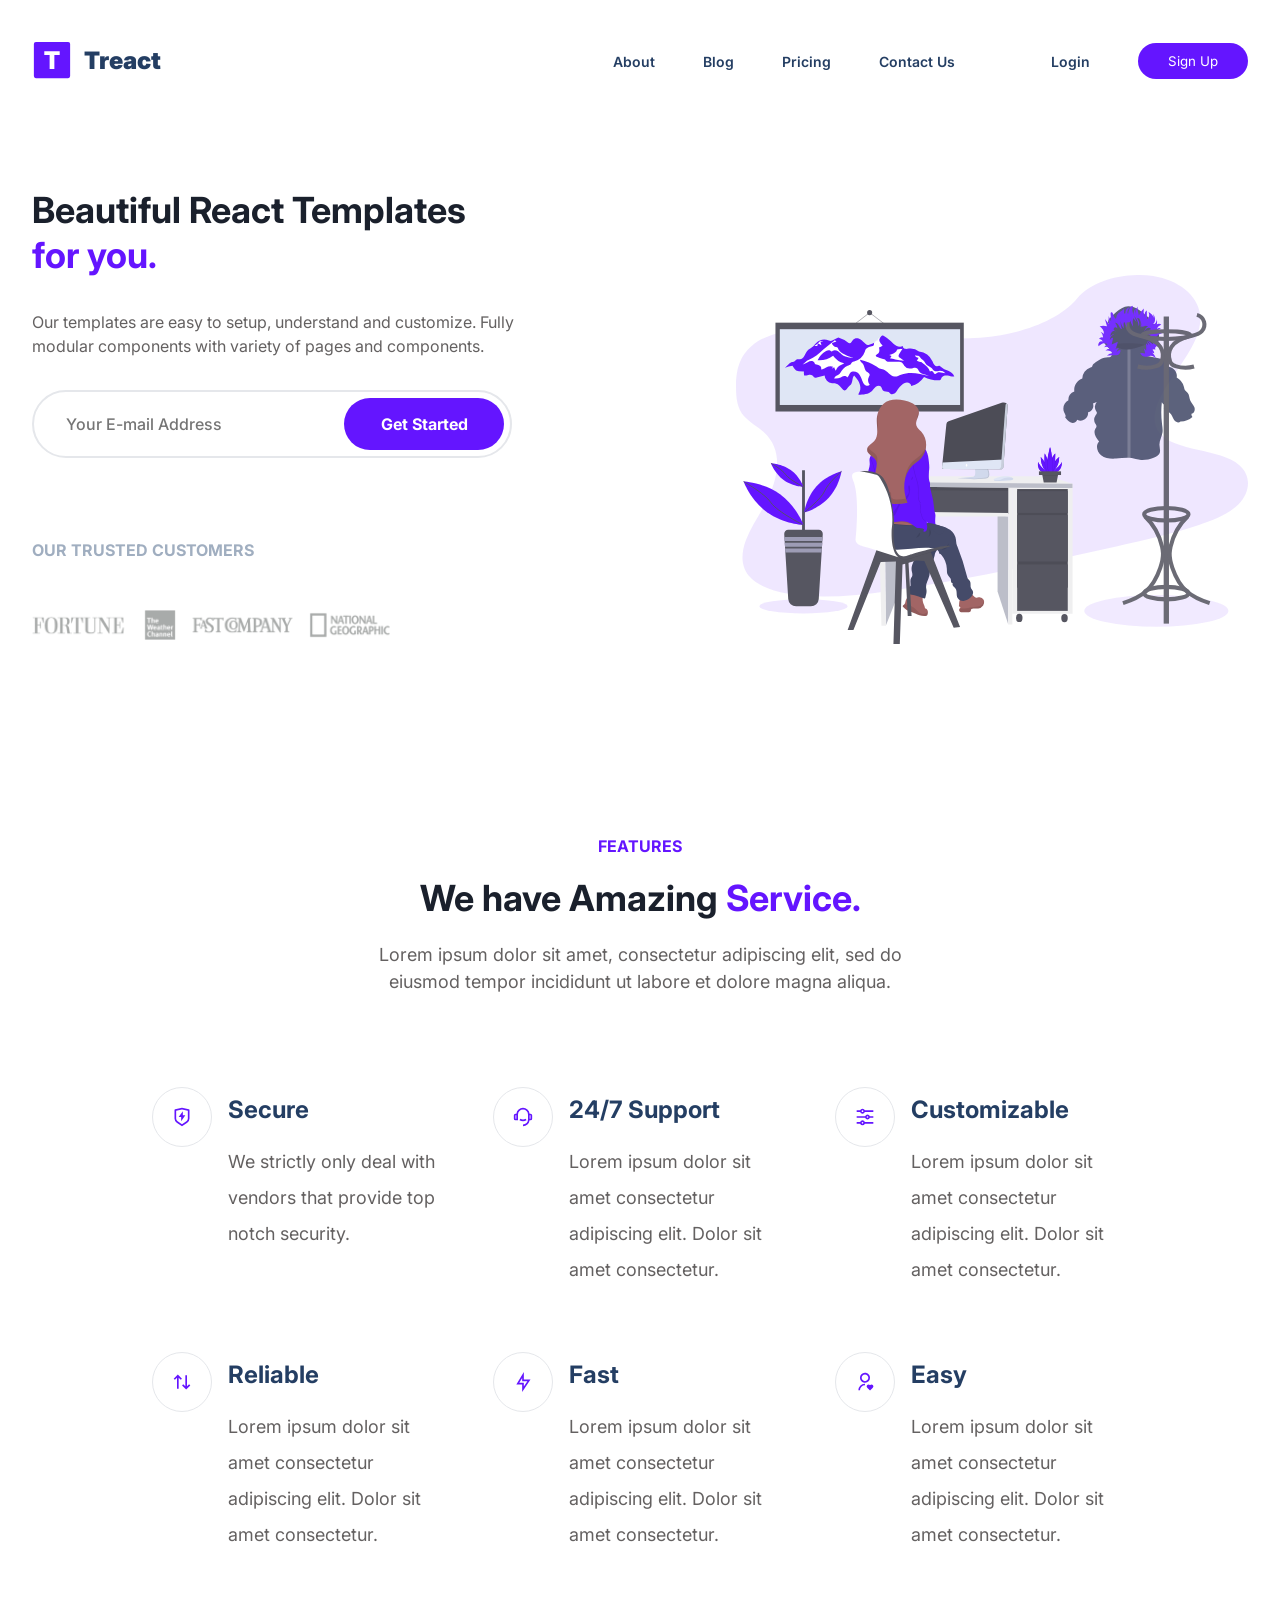
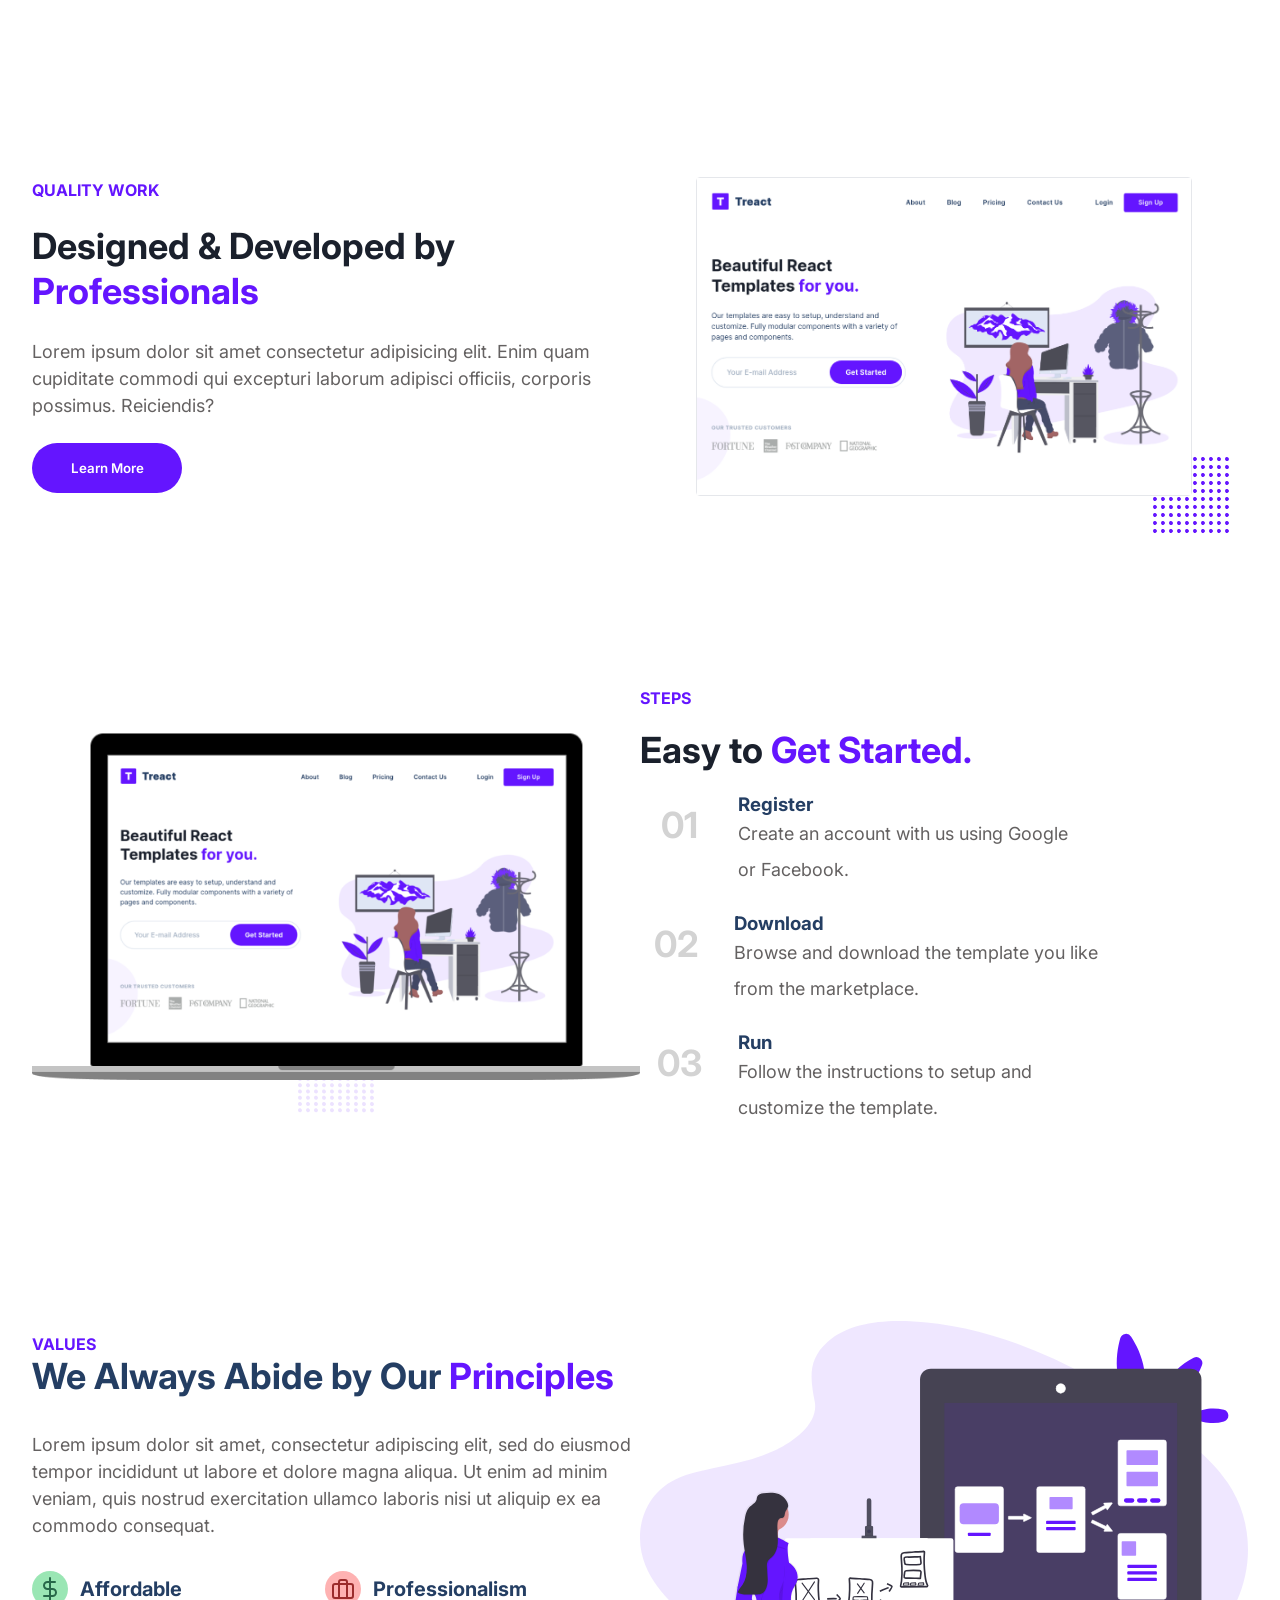
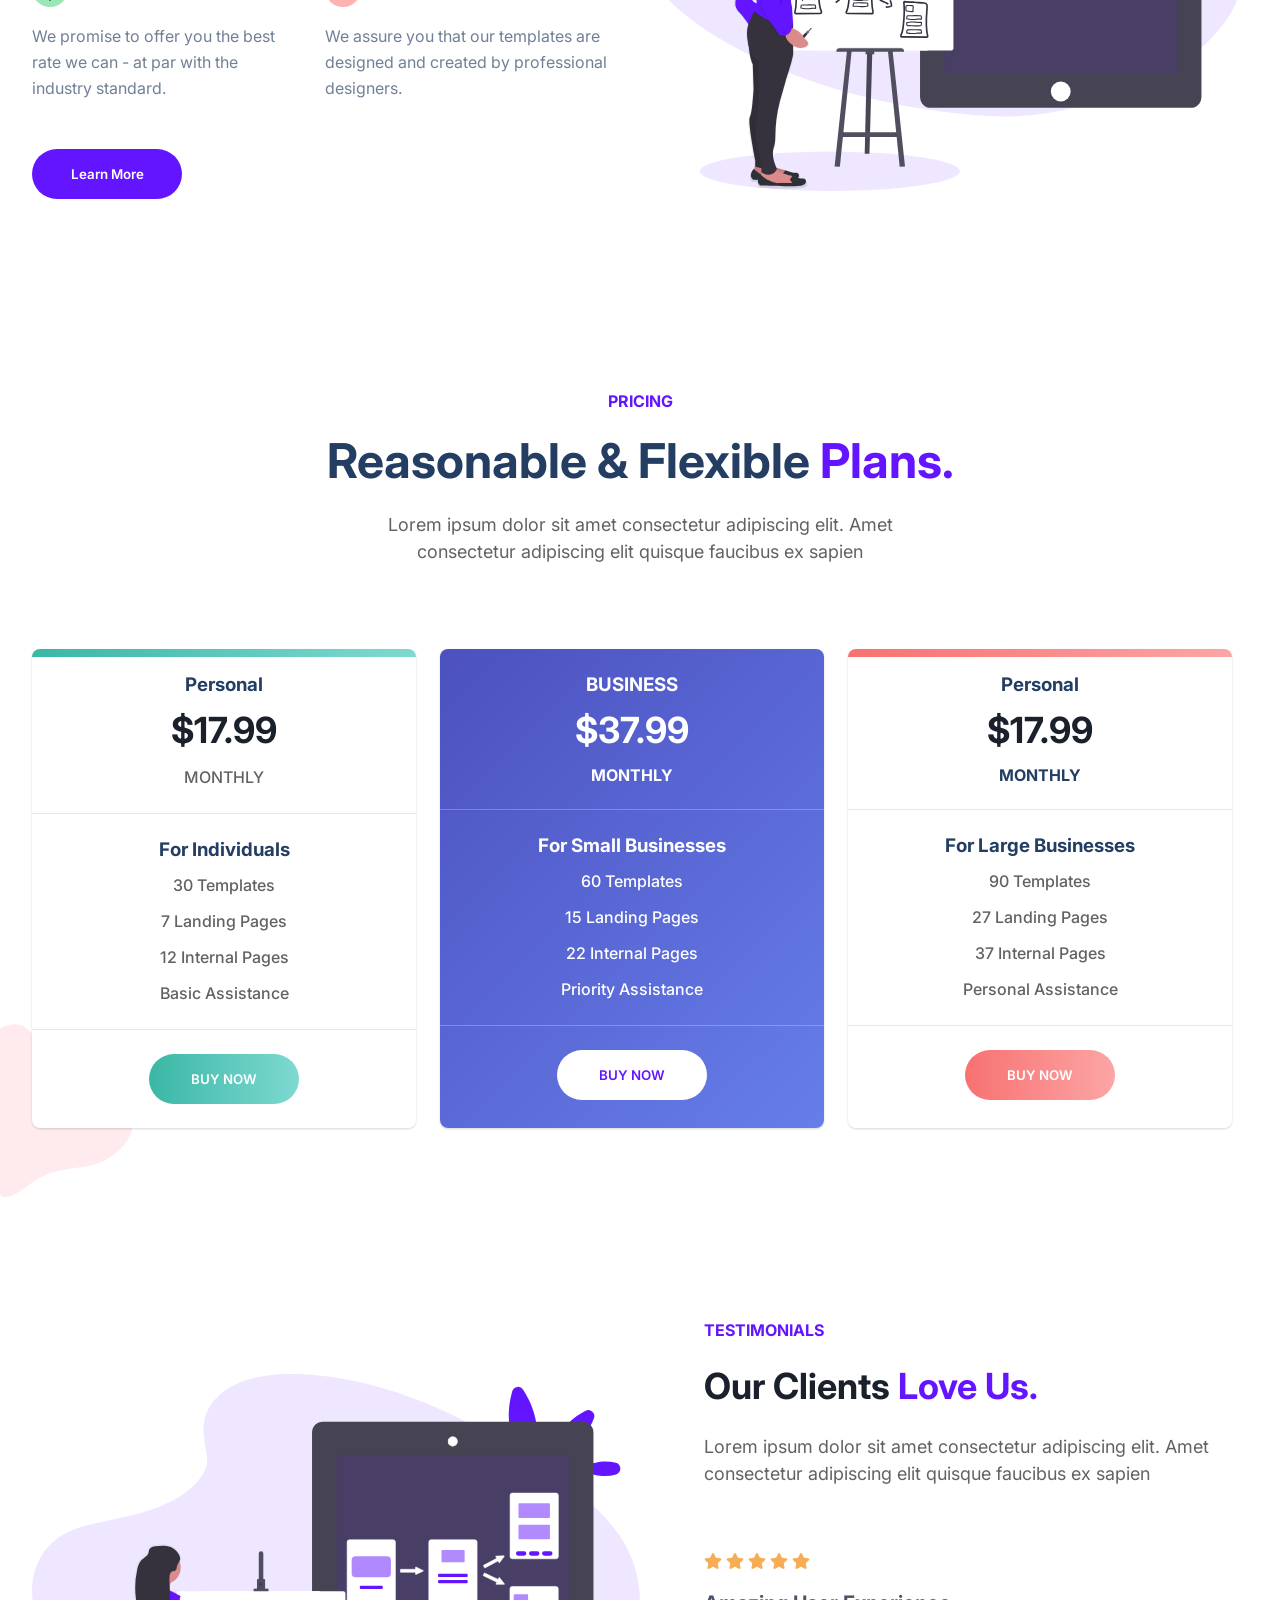
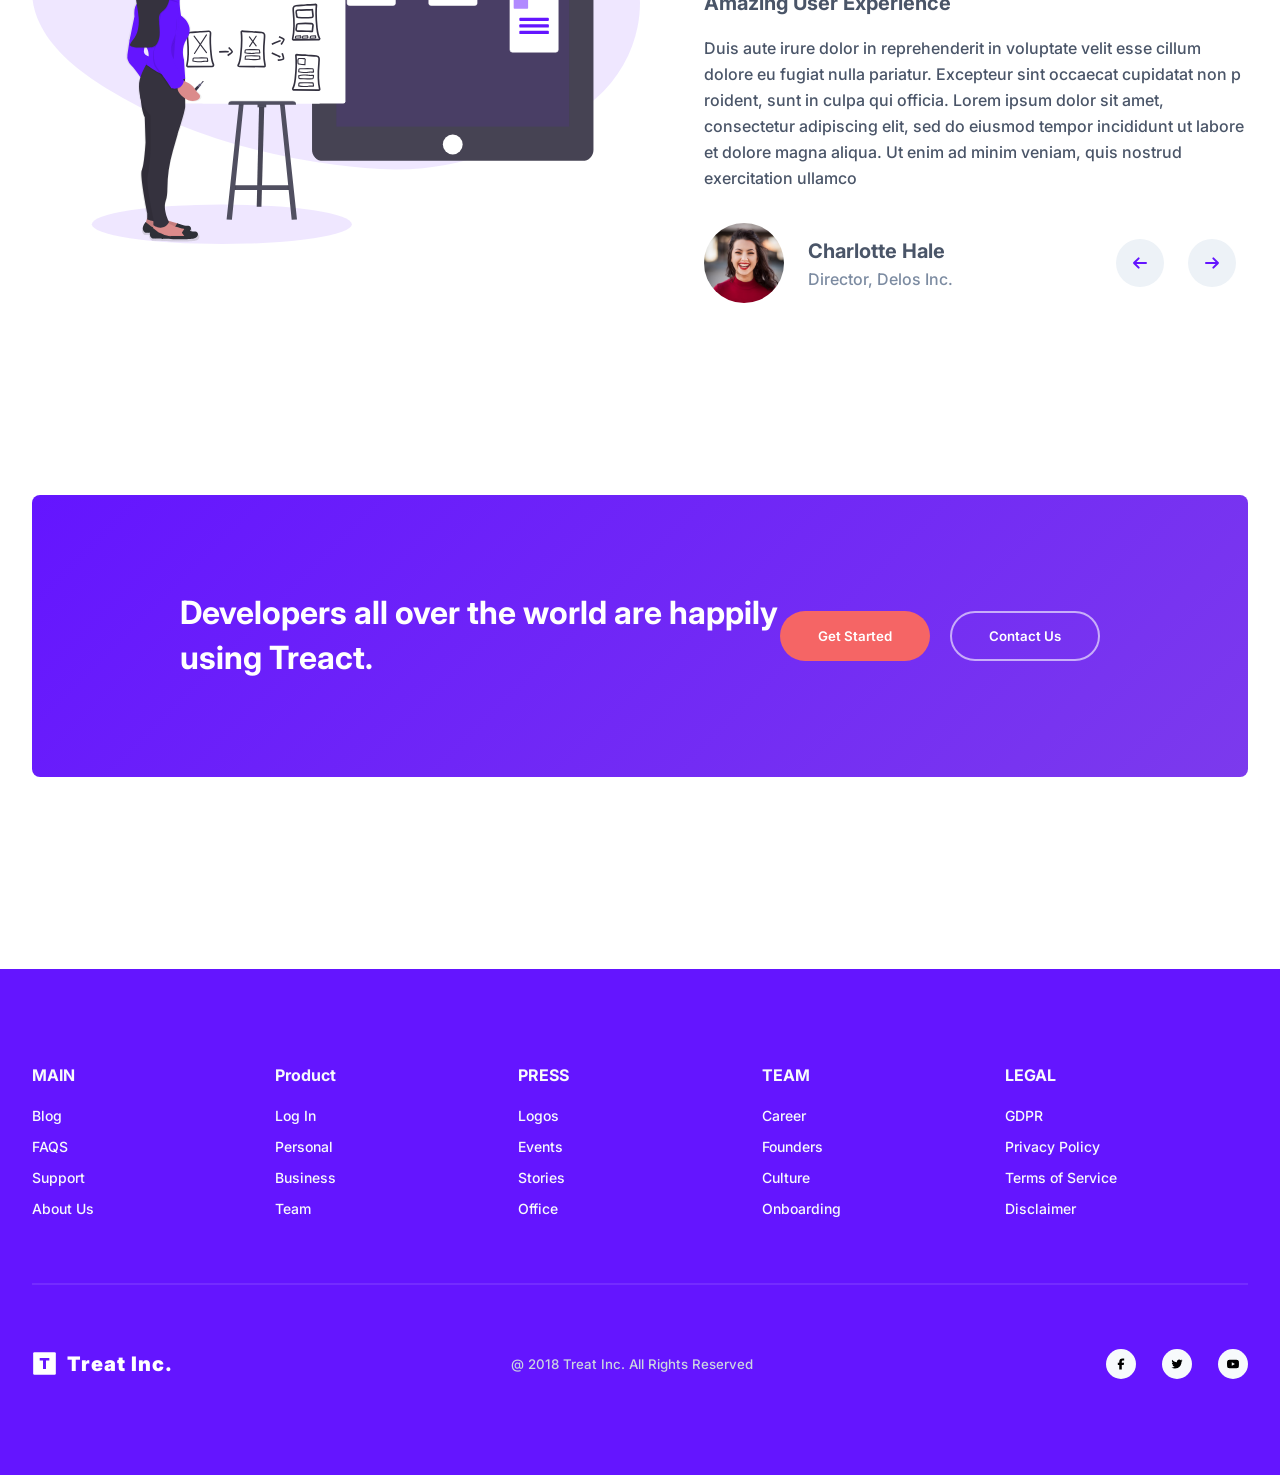
==== index.html @ 455c85ea "Moving files" ====
<!doctype html>
<html lang="en">
  <head>
    <meta charset="UTF-8" />
    <meta http-equiv="X-UA-Compatible" content="IE=edge" />
    <meta name="viewport" content="width=device-width, initial-scale=1.0" />
    <title>Document</title>
    <link rel="stylesheet" href="style.css" />
    <link
      rel="stylesheet"
      href="https://pro.fontawesome.com/releases/v5.10.0/css/all.css"
      integrity="sha384-AYmEC3Yw5cVb3ZcuHtOA93w35dYTsvhLPVnYs9eStHfGJvOvKxVfELGroGkvsg+p"
      crossorigin="anonymous"
    />
    <script src="script.js"></script>
  </head>

  <body>
    <section id="landing">
      <nav>
        <div class="row nav__row">
          <div class="nav__logo">
            <img
              src="/TreactFinalProject/assets/navLogo.svg"
              alt="TreactLogo"
            />
            <div class = "nav__logo__title">
                Treact
            </div>
          </div>
          <ul class="nav__links">
            <li><a href="#">About</a></li>
            <li><a href="#">Blog</a></li>
            <li><a href="#">Pricing</a></li>
            <li><a href="#">Contact Us</a></li>
            <li><a href="#" class="login">Login</a></li>
            <li><button class="signup">Sign Up</button></li>
        </ul>
          <button class="btn__menu" onclick="openMenu()">
            <svg
              xmlns="http://www.w3.org/2000/svg"
              width="24"
              height="24"
              viewBox="0 0 24 24"
              fill="none"
              stroke="currentColor"
              stroke-width="2"
              stroke-linecap="round"
              stroke-linejoin="round"
              class="btn__menu--svg"
            >
              <line x1="3" y1="12" x2="21" y2="12"></line>
              <line x1="3" y1="6" x2="21" y2="6"></line>
              <line x1="3" y1="18" x2="21" y2="18"></line>
            </svg>
          </button>
        </div>
      </nav>
      <div class="modal">
        <button class="btn__menu btn__menu--close" onclick="closeMenu()">
          <svg
            xmlns="http://www.w3.org/2000/svg"
            width="24"
            height="24"
            viewBox="0 0 24 24"
            fill="none"
            stroke="currentColor"
            stroke-width="2"
            stroke-linecap="round"
            stroke-linejoin="round"
            class="light___StyledCloseIcon-lj69nl-14 fASujC"
          >
            <line x1="18" y1="6" x2="6" y2="18"></line>
            <line x1="6" y1="6" x2="18" y2="18"></line>
          </svg>
        </button>
        <div class="modal__links">
          <a href = "#about" class="modal__link" onclick="closeMenu()">About</a>
          <a href = "#blog" class="modal__link" onclick="closeMenu()">Blog</a>
          <a href = "#pricing" class="modal__link" onclick="closeMenu()">Pricing</a>
          <a href = "#contactus" class="modal__link" onclick="closeMenu()">Contact Us</a>
          <a href = "#login" class="modal__link" onclick="closeMenu()">Login</a>
          <a href = "#signup" class="modal__link modal__link--primary" onclick="closeMenu()">Sign Up</a>
        </div>
      </div>
      <header>
        <div class="container">
          <div class="row">
            <div class="header__info">
              <h1>
                Beautiful React Templates
                <span class="purple">for you.</span>
              </h1>
              <p>
                Our templates are easy to setup, understand and customize. Fully
                modular components with variety of pages and components.
              </p>
              <form class="email__form" action="email-form">
                <input
                  type="email"
                  placeholder="Your E-mail Address"
                  required
                />
                <button type="submit">Get Started</button>
              </form>
              <div class="trusted__customers">
                <p>OUR TRUSTED CUSTOMERS</p>
                <img src="assets/customersLogos.png" alt="customersLogos" />
              </div>
            </div>
            <div class="header__image">
              <img src="assets/headerImage.svg" alt="headerImage" />
            </div>
          </div>
        </div>
      </header>
    </section>
    <main>
      <section id="features">
        <div class="container">
          <div class="row__narrow">
            <h4 class="purple">FEATURES</p>
            <h1>We have Amazing <span class="purple">Service.</span></h1>
            <p class="service__paragraph">
              Lorem ipsum dolor sit amet, consectetur adipiscing elit, sed do
              eiusmod tempor incididunt ut labore et dolore magna aliqua.
            </p>
            <ul class="feature__list">
              <li class="feature">
                <div class="border__circle">
                  <img
                    src="assets/secureLogo.svg"
                    alt="secureLogo"
                    class="service__logo"
                  />
                </div>
                <div class="feature__description">
                  <h2 class="feature__title">Secure</h3>
                  <p>
                    We strictly only deal with vendors that provide top notch
                    security.
                  </p>
                </div>
              </li>

              <li class="feature">
                <div class="border__circle">
                  <img
                    src="assets/supportLogo.svg"
                    alt="supportLogo"
                    class="service__logo"
                  />
                </div>
                <div class="feature__description">
                  <h2 class="feature__title">24/7 Support</h3>
                  <p>
                    Lorem ipsum dolor sit amet consectetur adipiscing elit.
                    Dolor sit amet consectetur.
                  </p>
                </div>
              </li>

              <li class="feature">
                <div class="border__circle">
                  <img
                    src="assets/customizableLogo.svg"
                    alt="customizableLogo"
                  />
                </div>
                <div class="feature__description">
                  <h2 class="feature__title">Customizable</h3>
                  <p>
                    Lorem ipsum dolor sit amet consectetur adipiscing elit.
                    Dolor sit amet consectetur.
                  </p>
                </div>
              </li>

              <li class="feature">
                <div class="border__circle">
                  <img
                    src="assets/reliableLogo.svg"
                    alt="reliableLogo"
                    class="service__logo"
                  />
                </div>

                <div class="feature__description">
                  <h2 class="feature__title">Reliable</h3>
                  <p>
                    Lorem ipsum dolor sit amet consectetur adipiscing elit.
                    Dolor sit amet consectetur.
                  </p>
                </div>
              </li>

              <li class="feature">
                <div class="border__circle">
                  <img
                    src="assets/fastLogo.svg"
                    alt="fastLogo"
                    class="service__logo"
                  />
                </div>
                <div class="feature__description">
                  <h2 class="feature__title">Fast</h3>
                  <p>
                    Lorem ipsum dolor sit amet consectetur adipiscing elit.
                    Dolor sit amet consectetur.
                  </p>
                </div>
              </li>
              <li class="feature">
                <div class="border__circle">
                  <img
                    src="assets/easyLogo.svg"
                    alt="easyLogo"
                    class="service__logo"
                  />
                </div>
                <div class="feature__description">
                  <h2 class="feature__title">Easy</h3>
                  <p>
                    Lorem ipsum dolor sit amet consectetur adipiscing elit.
                    Dolor sit amet consectetur.
                  </p>
                </div>
              </li>
            </ul>
          </div>
        </div>
      </section>
      <section id="quality">
        <div class="container">
          <div class="row">
            <div class = "quality__info">
                <h4 class="purple">QUALITY WORK</p>
                <h1>Designed & Developed by <span class="purple"> Professionals</span></h1>
                <p>Lorem ipsum dolor sit amet consectetur adipisicing elit. 
                    Enim quam cupiditate commodi qui excepturi laborum adipisci officiis, 
                    corporis possimus. Reiciendis?</p>
                <button class="btn"> Learn More</button>
            </div>
            <div class="homepageImg">
                <img src="assets/homepageImg.png" alt="homepageImg">
                <svg viewBox="0 0 1280 1280" class="quality__grid">
                <path d="M55 33.5C44.5 37 35 47.6 32.8 58.3c-4.3 20.6 16.3 41.2 36.9 36.9 15.5-3.2 27.5-19 26-33.9-1.1-10.5-9-21.3-19-26.2-6.1-2.9-15.5-3.6-21.7-1.6zM183 33.5c-15.1 5-25.3 21.6-22.2 36.2 2.5 11.9 13.6 23 25.4 25.5 19.4 4.1 39.5-14.2 37.5-33.9-1.1-10.5-9-21.3-19-26.2-6.1-2.9-15.5-3.6-21.7-1.6zM311 33.5c-10.5 3.5-20 14.1-22.2 24.8-4.3 20.6 16.3 41.2 36.9 36.9 15.5-3.2 27.5-19 26-33.9-1.1-10.5-9-21.3-19-26.2-6.1-2.9-15.5-3.6-21.7-1.6zM439 33.5c-10.5 3.5-20 14.1-22.2 24.8-4.3 20.6 16.3 41.2 36.9 36.9 15.5-3.2 27.5-19 26-33.9-1.1-10.5-9-21.3-19-26.2-6.1-2.9-15.5-3.6-21.7-1.6zM567 33.5c-10.5 3.5-20 14.1-22.2 24.8-4.3 20.6 16.3 41.2 36.9 36.9 15.5-3.2 27.5-19 26-33.9-1.1-10.5-9-21.3-19-26.2-6.1-2.9-15.5-3.6-21.7-1.6zM695 33.5c-10.5 3.5-20 14.1-22.2 24.8-4.3 20.6 16.3 41.2 36.9 36.9 15.5-3.2 27.5-19 26-33.9-1.1-10.5-9-21.3-19-26.2-6.1-2.9-15.5-3.6-21.7-1.6zM823 33.5c-10.5 3.5-20 14.1-22.2 24.8-4.3 20.6 16.3 41.2 36.9 36.9 15.5-3.2 27.5-19 26-33.9-1.1-10.5-9-21.3-19-26.2-6.1-2.9-15.5-3.6-21.7-1.6zM951 33.5c-10.5 3.5-20 14.1-22.2 24.8-4.3 20.6 16.3 41.2 36.9 36.9 15.5-3.2 27.5-19 26-33.9-1.1-10.5-9-21.3-19-26.2-6.1-2.9-15.5-3.6-21.7-1.6zM1079 33.5c-10.5 3.5-20 14.1-22.2 24.8-2.5 11.7 3.2 24.4 14.2 31.9 10.7 7.4 22.9 7.5 33.7.3 17.7-11.8 20.1-33.8 5.3-48.5-8.5-8.6-20.7-11.9-31-8.5zM1207 33.5c-10.5 3.5-20 14.1-22.2 24.8-2.5 11.7 3.2 24.4 14.2 31.9 10.7 7.4 22.9 7.5 33.7.3 17.7-11.8 20.1-33.8 5.3-48.5-8.5-8.6-20.7-11.9-31-8.5zM55 161.5c-10.5 3.5-20 14.1-22.2 24.8-4.3 20.6 16.3 41.2 36.9 36.9 15.5-3.2 27.5-19 26-33.9-1.1-10.5-9-21.3-19-26.2-6.1-2.9-15.5-3.6-21.7-1.6zM183 161.5c-15.1 5-25.3 21.6-22.2 36.2 2.5 11.9 13.6 23 25.4 25.5 19.4 4.1 39.5-14.2 37.5-33.9-1.1-10.5-9-21.3-19-26.2-6.1-2.9-15.5-3.6-21.7-1.6zM311 161.5c-10.5 3.5-20 14.1-22.2 24.8-4.3 20.6 16.3 41.2 36.9 36.9 15.5-3.2 27.5-19 26-33.9-1.1-10.5-9-21.3-19-26.2-6.1-2.9-15.5-3.6-21.7-1.6zM439 161.5c-10.5 3.5-20 14.1-22.2 24.8-4.3 20.6 16.3 41.2 36.9 36.9 15.5-3.2 27.5-19 26-33.9-1.1-10.5-9-21.3-19-26.2-6.1-2.9-15.5-3.6-21.7-1.6zM567 161.5c-10.5 3.5-20 14.1-22.2 24.8-4.3 20.6 16.3 41.2 36.9 36.9 15.5-3.2 27.5-19 26-33.9-1.1-10.5-9-21.3-19-26.2-6.1-2.9-15.5-3.6-21.7-1.6zM695 161.5c-10.5 3.5-20 14.1-22.2 24.8-4.3 20.6 16.3 41.2 36.9 36.9 15.5-3.2 27.5-19 26-33.9-1.1-10.5-9-21.3-19-26.2-6.1-2.9-15.5-3.6-21.7-1.6zM823 161.5c-10.5 3.5-20 14.1-22.2 24.8-4.3 20.6 16.3 41.2 36.9 36.9 15.5-3.2 27.5-19 26-33.9-1.1-10.5-9-21.3-19-26.2-6.1-2.9-15.5-3.6-21.7-1.6zM951 161.5c-10.5 3.5-20 14.1-22.2 24.8-4.3 20.6 16.3 41.2 36.9 36.9 15.5-3.2 27.5-19 26-33.9-1.1-10.5-9-21.3-19-26.2-6.1-2.9-15.5-3.6-21.7-1.6zM1079 161.5c-10.5 3.5-20 14.1-22.2 24.8-2.5 11.7 3.2 24.4 14.2 31.9 10.7 7.4 22.9 7.5 33.7.3 17.7-11.8 20.1-33.8 5.3-48.5-8.5-8.6-20.7-11.9-31-8.5zM1207 161.5c-10.5 3.5-20 14.1-22.2 24.8-2.5 11.7 3.2 24.4 14.2 31.9 10.7 7.4 22.9 7.5 33.7.3 17.7-11.8 20.1-33.8 5.3-48.5-8.5-8.6-20.7-11.9-31-8.5zM55 289.5c-10.5 3.5-20 14.1-22.2 24.8-4.3 20.6 16.3 41.2 36.9 36.9 15.5-3.2 27.5-19 26-33.9-1.1-10.5-9-21.3-19-26.2-6.1-2.9-15.5-3.6-21.7-1.6zM183 289.5c-10.5 3.5-20 14.1-22.2 24.8-4.3 20.6 16.3 41.2 36.9 36.9 15.5-3.2 27.5-19 26-33.9-1.1-10.5-9-21.3-19-26.2-6.1-2.9-15.5-3.6-21.7-1.6zM311 289.5c-10.5 3.5-20 14.1-22.2 24.8-4.3 20.6 16.3 41.2 36.9 36.9 15.5-3.2 27.5-19 26-33.9-1.1-10.5-9-21.3-19-26.2-6.1-2.9-15.5-3.6-21.7-1.6zM439 289.5c-10.5 3.5-20 14.1-22.2 24.8-4.3 20.6 16.3 41.2 36.9 36.9 15.5-3.2 27.5-19 26-33.9-1.1-10.5-9-21.3-19-26.2-6.1-2.9-15.5-3.6-21.7-1.6zM567 289.5c-10.5 3.5-20 14.1-22.2 24.8-4.3 20.6 16.3 41.2 36.9 36.9 15.5-3.2 27.5-19 26-33.9-1.1-10.5-9-21.3-19-26.2-6.1-2.9-15.5-3.6-21.7-1.6zM695 289.5c-10.5 3.5-20 14.1-22.2 24.8-4.3 20.6 16.3 41.2 36.9 36.9 15.5-3.2 27.5-19 26-33.9-1.1-10.5-9-21.3-19-26.2-6.1-2.9-15.5-3.6-21.7-1.6zM823 289.5c-10.5 3.5-20 14.1-22.2 24.8-4.3 20.6 16.3 41.2 36.9 36.9 15.5-3.2 27.5-19 26-33.9-1.1-10.5-9-21.3-19-26.2-6.1-2.9-15.5-3.6-21.7-1.6zM951 289.5c-10.5 3.5-20 14.1-22.2 24.8-4.3 20.6 16.3 41.2 36.9 36.9 15.5-3.2 27.5-19 26-33.9-1.1-10.5-9-21.3-19-26.2-6.1-2.9-15.5-3.6-21.7-1.6zM1079 289.5c-10.5 3.5-20 14.1-22.2 24.8-4.3 20.6 16.3 41.2 36.9 36.9 15.5-3.2 27.5-19 26-33.9-1.1-10.5-9-21.3-19-26.2-6.1-2.9-15.5-3.6-21.7-1.6zM1207 289.5c-10.5 3.5-20 14.1-22.2 24.8-4.3 20.6 16.3 41.2 36.9 36.9 15.5-3.2 27.5-19 26-33.9-1.1-10.5-9-21.3-19-26.2-6.1-2.9-15.5-3.6-21.7-1.6zM55 417.5c-10.5 3.5-20 14.1-22.2 24.8-4.3 20.6 16.3 41.2 36.9 36.9 15.5-3.2 27.5-19 26-33.9-1.1-10.5-9-21.3-19-26.2-6.1-2.9-15.5-3.6-21.7-1.6zM183 417.5c-10.5 3.5-20 14.1-22.2 24.8-4.3 20.6 16.3 41.2 36.9 36.9 15.5-3.2 27.5-19 26-33.9-1.1-10.5-9-21.3-19-26.2-6.1-2.9-15.5-3.6-21.7-1.6zM311 417.5c-10.5 3.5-20 14.1-22.2 24.8-4.3 20.6 16.3 41.2 36.9 36.9 15.5-3.2 27.5-19 26-33.9-1.1-10.5-9-21.3-19-26.2-6.1-2.9-15.5-3.6-21.7-1.6zM439 417.5c-10.5 3.5-20 14.1-22.2 24.8-4.3 20.6 16.3 41.2 36.9 36.9 15.5-3.2 27.5-19 26-33.9-1.1-10.5-9-21.3-19-26.2-6.1-2.9-15.5-3.6-21.7-1.6zM567 417.5c-10.5 3.5-20 14.1-22.2 24.8-4.3 20.6 16.3 41.2 36.9 36.9 15.5-3.2 27.5-19 26-33.9-1.1-10.5-9-21.3-19-26.2-6.1-2.9-15.5-3.6-21.7-1.6zM695 417.5c-10.5 3.5-20 14.1-22.2 24.8-4.3 20.6 16.3 41.2 36.9 36.9 15.5-3.2 27.5-19 26-33.9-1.1-10.5-9-21.3-19-26.2-6.1-2.9-15.5-3.6-21.7-1.6zM823 417.5c-10.5 3.5-20 14.1-22.2 24.8-4.3 20.6 16.3 41.2 36.9 36.9 15.5-3.2 27.5-19 26-33.9-1.1-10.5-9-21.3-19-26.2-6.1-2.9-15.5-3.6-21.7-1.6zM951 417.5c-10.5 3.5-20 14.1-22.2 24.8-4.3 20.6 16.3 41.2 36.9 36.9 15.5-3.2 27.5-19 26-33.9-1.1-10.5-9-21.3-19-26.2-6.1-2.9-15.5-3.6-21.7-1.6zM1079 417.5c-10.5 3.5-20 14.1-22.2 24.8-4.3 20.6 16.3 41.2 36.9 36.9 15.5-3.2 27.5-19 26-33.9-1.1-10.5-9-21.3-19-26.2-6.1-2.9-15.5-3.6-21.7-1.6zM1207 417.5c-10.5 3.5-20 14.1-22.2 24.8-4.3 20.6 16.3 41.2 36.9 36.9 15.5-3.2 27.5-19 26-33.9-1.1-10.5-9-21.3-19-26.2-6.1-2.9-15.5-3.6-21.7-1.6zM55 545.5c-10.5 3.5-20 14.1-22.2 24.8-4.3 20.6 16.3 41.2 36.9 36.9 15.5-3.2 27.5-19 26-33.9-1.1-10.5-9-21.3-19-26.2-6.1-2.9-15.5-3.6-21.7-1.6zM183 545.5c-10.5 3.5-20 14.1-22.2 24.8-4.3 20.6 16.3 41.2 36.9 36.9 15.5-3.2 27.5-19 26-33.9-1.1-10.5-9-21.3-19-26.2-6.1-2.9-15.5-3.6-21.7-1.6zM311 545.5c-10.5 3.5-20 14.1-22.2 24.8-4.3 20.6 16.3 41.2 36.9 36.9 15.5-3.2 27.5-19 26-33.9-1.1-10.5-9-21.3-19-26.2-6.1-2.9-15.5-3.6-21.7-1.6zM439 545.5c-10.5 3.5-20 14.1-22.2 24.8-4.3 20.6 16.3 41.2 36.9 36.9 15.5-3.2 27.5-19 26-33.9-1.1-10.5-9-21.3-19-26.2-6.1-2.9-15.5-3.6-21.7-1.6zM567 545.5c-10.5 3.5-20 14.1-22.2 24.8-4.3 20.6 16.3 41.2 36.9 36.9 15.5-3.2 27.5-19 26-33.9-1.1-10.5-9-21.3-19-26.2-6.1-2.9-15.5-3.6-21.7-1.6zM695 545.5c-10.5 3.5-20 14.1-22.2 24.8-4.3 20.6 16.3 41.2 36.9 36.9 15.5-3.2 27.5-19 26-33.9-1.1-10.5-9-21.3-19-26.2-6.1-2.9-15.5-3.6-21.7-1.6zM823 545.5c-10.5 3.5-20 14.1-22.2 24.8-4.3 20.6 16.3 41.2 36.9 36.9 15.5-3.2 27.5-19 26-33.9-1.1-10.5-9-21.3-19-26.2-6.1-2.9-15.5-3.6-21.7-1.6zM951 545.5c-10.5 3.5-20 14.1-22.2 24.8-4.3 20.6 16.3 41.2 36.9 36.9 15.5-3.2 27.5-19 26-33.9-1.1-10.5-9-21.3-19-26.2-6.1-2.9-15.5-3.6-21.7-1.6zM1079 545.5c-10.5 3.5-20 14.1-22.2 24.8-4.3 20.6 16.3 41.2 36.9 36.9 15.5-3.2 27.5-19 26-33.9-1.1-10.5-9-21.3-19-26.2-6.1-2.9-15.5-3.6-21.7-1.6zM1207 545.5c-10.5 3.5-20 14.1-22.2 24.8-4.3 20.6 16.3 41.2 36.9 36.9 15.5-3.2 27.5-19 26-33.9-1.1-10.5-9-21.3-19-26.2-6.1-2.9-15.5-3.6-21.7-1.6zM55 673.5c-10.5 3.5-20 14.1-22.2 24.8-4.3 20.6 16.3 41.2 36.9 36.9 15.5-3.2 27.5-19 26-33.9-1.1-10.5-9-21.3-19-26.2-6.1-2.9-15.5-3.6-21.7-1.6zM183 673.5c-10.5 3.5-20 14.1-22.2 24.8-4.3 20.6 16.3 41.2 36.9 36.9 15.5-3.2 27.5-19 26-33.9-1.1-10.5-9-21.3-19-26.2-6.1-2.9-15.5-3.6-21.7-1.6zM311 673.5c-10.5 3.5-20 14.1-22.2 24.8-4.3 20.6 16.3 41.2 36.9 36.9 15.5-3.2 27.5-19 26-33.9-1.1-10.5-9-21.3-19-26.2-6.1-2.9-15.5-3.6-21.7-1.6zM439 673.5c-10.5 3.5-20 14.1-22.2 24.8-4.3 20.6 16.3 41.2 36.9 36.9 15.5-3.2 27.5-19 26-33.9-1.1-10.5-9-21.3-19-26.2-6.1-2.9-15.5-3.6-21.7-1.6zM567 673.5c-10.5 3.5-20 14.1-22.2 24.8-4.3 20.6 16.3 41.2 36.9 36.9 15.5-3.2 27.5-19 26-33.9-1.1-10.5-9-21.3-19-26.2-6.1-2.9-15.5-3.6-21.7-1.6zM695 673.5c-10.5 3.5-20 14.1-22.2 24.8-4.3 20.6 16.3 41.2 36.9 36.9 15.5-3.2 27.5-19 26-33.9-1.1-10.5-9-21.3-19-26.2-6.1-2.9-15.5-3.6-21.7-1.6zM823 673.5c-10.5 3.5-20 14.1-22.2 24.8-4.3 20.6 16.3 41.2 36.9 36.9 15.5-3.2 27.5-19 26-33.9-1.1-10.5-9-21.3-19-26.2-6.1-2.9-15.5-3.6-21.7-1.6zM951 673.5c-10.5 3.5-20 14.1-22.2 24.8-4.3 20.6 16.3 41.2 36.9 36.9 15.5-3.2 27.5-19 26-33.9-1.1-10.5-9-21.3-19-26.2-6.1-2.9-15.5-3.6-21.7-1.6zM1079 673.5c-10.5 3.5-20 14.1-22.2 24.8-4.3 20.6 16.3 41.2 36.9 36.9 15.5-3.2 27.5-19 26-33.9-1.1-10.5-9-21.3-19-26.2-6.1-2.9-15.5-3.6-21.7-1.6zM1207 673.5c-10.5 3.5-20 14.1-22.2 24.8-4.3 20.6 16.3 41.2 36.9 36.9 15.5-3.2 27.5-19 26-33.9-1.1-10.5-9-21.3-19-26.2-6.1-2.9-15.5-3.6-21.7-1.6zM55 801.5c-10.5 3.5-20 14.1-22.2 24.8-4.3 20.6 16.3 41.2 36.9 36.9 15.5-3.2 27.5-19 26-33.9-1.1-10.5-9-21.3-19-26.2-6.1-2.9-15.5-3.6-21.7-1.6zM183 801.5c-10.5 3.5-20 14.1-22.2 24.8-4.3 20.6 16.3 41.2 36.9 36.9 15.5-3.2 27.5-19 26-33.9-1.1-10.5-9-21.3-19-26.2-6.1-2.9-15.5-3.6-21.7-1.6zM311 801.5c-10.5 3.5-20 14.1-22.2 24.8-2.5 11.7 3.2 24.4 14.2 31.9 10.7 7.4 22.9 7.5 33.7.3 17.7-11.8 20.1-33.8 5.3-48.5-8.5-8.6-20.7-11.9-31-8.5zM439 801.5c-10.5 3.5-20 14.1-22.2 24.8-2.5 11.7 3.2 24.4 14.2 31.9 10.7 7.4 22.9 7.5 33.7.3 17.7-11.8 20.1-33.8 5.3-48.5-8.5-8.6-20.7-11.9-31-8.5zM567 801.5c-15.1 5-25.3 21.6-22.2 36.2 2.5 11.9 13.6 23 25.5 25.5 19.3 4.1 39.4-14.2 37.4-33.9-1.1-10.5-9-21.3-19-26.2-6.1-2.9-15.5-3.6-21.7-1.6zM695 801.5c-15.1 5-25.3 21.6-22.2 36.2 2.5 11.9 13.6 23 25.5 25.5 19.3 4.1 39.4-14.2 37.4-33.9-1.1-10.5-9-21.3-19-26.2-6.1-2.9-15.5-3.6-21.7-1.6zM823 801.5c-15.1 5-25.3 21.6-22.2 36.2 2.5 11.9 13.6 23 25.5 25.5 19.3 4.1 39.4-14.2 37.4-33.9-1.1-10.5-9-21.3-19-26.2-6.1-2.9-15.5-3.6-21.7-1.6zM951 801.5c-15.1 5-25.3 21.6-22.2 36.2 2.5 11.9 13.6 23 25.5 25.5 19.3 4.1 39.4-14.2 37.4-33.9-1.1-10.5-9-21.3-19-26.2-6.1-2.9-15.5-3.6-21.7-1.6zM1079 801.5c-10.5 3.5-20 14.1-22.2 24.8-4.3 20.6 16.3 41.2 36.9 36.9 15.5-3.2 27.5-19 26-33.9-1.1-10.5-9-21.3-19-26.2-6.1-2.9-15.5-3.6-21.7-1.6zM1207 801.5c-10.5 3.5-20 14.1-22.2 24.8-4.3 20.6 16.3 41.2 36.9 36.9 15.5-3.2 27.5-19 26-33.9-1.1-10.5-9-21.3-19-26.2-6.1-2.9-15.5-3.6-21.7-1.6zM55 929.5c-10.5 3.5-20 14.1-22.2 24.8-4.3 20.6 16.3 41.2 36.9 36.9 15.5-3.2 27.5-19 26-33.9-1.1-10.5-9-21.3-19-26.2-6.1-2.9-15.5-3.6-21.7-1.6zM183 929.5c-10.5 3.5-20 14.1-22.2 24.8-4.3 20.6 16.3 41.2 36.9 36.9 15.5-3.2 27.5-19 26-33.9-1.1-10.5-9-21.3-19-26.2-6.1-2.9-15.5-3.6-21.7-1.6zM311 929.5c-10.5 3.5-20 14.1-22.2 24.8-2.5 11.7 3.2 24.4 14.2 31.9 10.7 7.4 22.9 7.5 33.7.3 17.7-11.8 20.1-33.8 5.3-48.5-8.5-8.6-20.7-11.9-31-8.5zM439 929.5c-10.5 3.5-20 14.1-22.2 24.8-2.5 11.7 3.2 24.4 14.2 31.9 10.7 7.4 22.9 7.5 33.7.3 17.7-11.8 20.1-33.8 5.3-48.5-8.5-8.6-20.7-11.9-31-8.5zM567 929.5c-15.1 5-25.3 21.6-22.2 36.2 2.5 11.9 13.6 23 25.5 25.5 19.3 4.1 39.4-14.2 37.4-33.9-1.1-10.5-9-21.3-19-26.2-6.1-2.9-15.5-3.6-21.7-1.6zM695 929.5c-15.1 5-25.3 21.6-22.2 36.2 2.5 11.9 13.6 23 25.5 25.5 19.3 4.1 39.4-14.2 37.4-33.9-1.1-10.5-9-21.3-19-26.2-6.1-2.9-15.5-3.6-21.7-1.6zM823 929.5c-15.1 5-25.3 21.6-22.2 36.2 2.5 11.9 13.6 23 25.5 25.5 19.3 4.1 39.4-14.2 37.4-33.9-1.1-10.5-9-21.3-19-26.2-6.1-2.9-15.5-3.6-21.7-1.6zM951 929.5c-15.1 5-25.3 21.6-22.2 36.2 2.5 11.9 13.6 23 25.5 25.5 19.3 4.1 39.4-14.2 37.4-33.9-1.1-10.5-9-21.3-19-26.2-6.1-2.9-15.5-3.6-21.7-1.6zM1079 929.5c-10.5 3.5-20 14.1-22.2 24.8-4.3 20.6 16.3 41.2 36.9 36.9 15.5-3.2 27.5-19 26-33.9-1.1-10.5-9-21.3-19-26.2-6.1-2.9-15.5-3.6-21.7-1.6zM1207 929.5c-10.5 3.5-20 14.1-22.2 24.8-4.3 20.6 16.3 41.2 36.9 36.9 15.5-3.2 27.5-19 26-33.9-1.1-10.5-9-21.3-19-26.2-6.1-2.9-15.5-3.6-21.7-1.6zM55 1057.5c-10.5 3.5-20 14.1-22.2 24.8-4.3 20.6 16.3 41.2 36.9 36.9 15.5-3.2 27.5-19 26-33.9-1.1-10.5-9-21.3-19-26.2-6.1-2.9-15.5-3.6-21.7-1.6zM183 1057.5c-10.5 3.5-20 14.1-22.2 24.8-4.3 20.6 16.3 41.2 36.9 36.9 15.5-3.2 27.5-19 26-33.9-1.1-10.5-9-21.3-19-26.2-6.1-2.9-15.5-3.6-21.7-1.6zM311 1057.5c-10.5 3.5-20 14.1-22.2 24.8-2.5 11.7 3.2 24.4 14.2 31.9 10.7 7.4 22.9 7.5 33.7.3 17.7-11.8 20.1-33.8 5.3-48.5-8.5-8.6-20.7-11.9-31-8.5zM439 1057.5c-10.5 3.5-20 14.1-22.2 24.8-2.5 11.7 3.2 24.4 14.2 31.9 10.7 7.4 22.9 7.5 33.7.3 17.7-11.8 20.1-33.8 5.3-48.5-8.5-8.6-20.7-11.9-31-8.5zM567 1057.5c-10.5 3.5-20 14.1-22.2 24.8-4.3 20.6 16.3 41.2 36.9 36.9 15.5-3.2 27.5-19 26-33.9-1.1-10.5-9-21.3-19-26.2-6.1-2.9-15.5-3.6-21.7-1.6zM695 1057.5c-10.5 3.5-20 14.1-22.2 24.8-4.3 20.6 16.3 41.2 36.9 36.9 15.5-3.2 27.5-19 26-33.9-1.1-10.5-9-21.3-19-26.2-6.1-2.9-15.5-3.6-21.7-1.6zM823 1057.5c-10.5 3.5-20 14.1-22.2 24.8-4.3 20.6 16.3 41.2 36.9 36.9 15.5-3.2 27.5-19 26-33.9-1.1-10.5-9-21.3-19-26.2-6.1-2.9-15.5-3.6-21.7-1.6zM951 1057.5c-10.5 3.5-20 14.1-22.2 24.8-4.3 20.6 16.3 41.2 36.9 36.9 15.5-3.2 27.5-19 26-33.9-1.1-10.5-9-21.3-19-26.2-6.1-2.9-15.5-3.6-21.7-1.6zM1079 1057.5c-10.5 3.5-20 14.1-22.2 24.8-4.3 20.6 16.3 41.2 36.9 36.9 15.5-3.2 27.5-19 26-33.9-1.1-10.5-9-21.3-19-26.2-6.1-2.9-15.5-3.6-21.7-1.6zM1207 1057.5c-10.5 3.5-20 14.1-22.2 24.8-4.3 20.6 16.3 41.2 36.9 36.9 15.5-3.2 27.5-19 26-33.9-1.1-10.5-9-21.3-19-26.2-6.1-2.9-15.5-3.6-21.7-1.6zM55 1185.5c-10.5 3.5-20 14.1-22.2 24.8-4.3 20.6 16.3 41.2 36.9 36.9 15.5-3.2 27.5-19 26-33.9-1.1-10.5-9-21.3-19-26.2-6.1-2.9-15.5-3.6-21.7-1.6zM183 1185.5c-10.5 3.5-20 14.1-22.2 24.8-4.3 20.6 16.3 41.2 36.9 36.9 15.5-3.2 27.5-19 26-33.9-1.1-10.5-9-21.3-19-26.2-6.1-2.9-15.5-3.6-21.7-1.6zM311 1185.5c-10.5 3.5-20 14.1-22.2 24.8-4.3 20.6 16.3 41.2 36.9 36.9 15.5-3.2 27.5-19 26-33.9-1.1-10.5-9-21.3-19-26.2-6.1-2.9-15.5-3.6-21.7-1.6zM439 1185.5c-10.5 3.5-20 14.1-22.2 24.8-4.3 20.6 16.3 41.2 36.9 36.9 15.5-3.2 27.5-19 26-33.9-1.1-10.5-9-21.3-19-26.2-6.1-2.9-15.5-3.6-21.7-1.6zM567 1185.5c-10.5 3.5-20 14.1-22.2 24.8-4.3 20.6 16.3 41.2 36.9 36.9 15.5-3.2 27.5-19 26-33.9-1.1-10.5-9-21.3-19-26.2-6.1-2.9-15.5-3.6-21.7-1.6zM695 1185.5c-10.5 3.5-20 14.1-22.2 24.8-4.3 20.6 16.3 41.2 36.9 36.9 15.5-3.2 27.5-19 26-33.9-1.1-10.5-9-21.3-19-26.2-6.1-2.9-15.5-3.6-21.7-1.6zM823 1185.5c-10.5 3.5-20 14.1-22.2 24.8-4.3 20.6 16.3 41.2 36.9 36.9 15.5-3.2 27.5-19 26-33.9-1.1-10.5-9-21.3-19-26.2-6.1-2.9-15.5-3.6-21.7-1.6zM951 1185.5c-10.5 3.5-20 14.1-22.2 24.8-4.3 20.6 16.3 41.2 36.9 36.9 15.5-3.2 27.5-19 26-33.9-1.1-10.5-9-21.3-19-26.2-6.1-2.9-15.5-3.6-21.7-1.6zM1079 1185.5c-10.5 3.5-20 14.1-22.2 24.8-4.3 20.6 16.3 41.2 36.9 36.9 15.5-3.2 27.5-19 26-33.9-1.1-10.5-9-21.3-19-26.2-6.1-2.9-15.5-3.6-21.7-1.6zM1207 1185.5c-10.5 3.5-20 14.1-22.2 24.8-4.3 20.6 16.3 41.2 36.9 36.9 15.5-3.2 27.5-19 26-33.9-1.1-10.5-9-21.3-19-26.2-6.1-2.9-15.5-3.6-21.7-1.6z"></path>
              </svg>
            </div>
            </div>
        </div>
      </section>
      <section id="steps">
        <div class="container">
          <div class="row">
            <div class = "homepageImgv2">
                <img src="assets/homepageImgv2.png" alt="homepageImgv2">
                <svg viewBox="0 0 1280 1280" class="steps__grid" xmlns="http://www.w3.org/2000/svg">
                <defs>
                  <path id="line-of-balls" d="M55 33.5C44.5 37 35 47.6 32.8 58.3c-4.3 20.6 16.3 41.2 36.9 36.9 15.5-3.2 27.5-19 26-33.9-1.1-10.5-9-21.3-19-26.2-6.1-2.9-15.5-3.6-21.7-1.6zM183 33.5c-15.1 5-25.3 21.6-22.2 36.2 2.5 11.9 13.6 23 25.4 25.5 19.4 4.1 39.5-14.2 37.5-33.9-1.1-10.5-9-21.3-19-26.2-6.1-2.9-15.5-3.6-21.7-1.6zM311 33.5c-10.5 3.5-20 14.1-22.2 24.8-4.3 20.6 16.3 41.2 36.9 36.9 15.5-3.2 27.5-19 26-33.9-1.1-10.5-9-21.3-19-26.2-6.1-2.9-15.5-3.6-21.7-1.6zM439 33.5c-10.5 3.5-20 14.1-22.2 24.8-4.3 20.6 16.3 41.2 36.9 36.9 15.5-3.2 27.5-19 26-33.9-1.1-10.5-9-21.3-19-26.2-6.1-2.9-15.5-3.6-21.7-1.6zM567 33.5c-10.5 3.5-20 14.1-22.2 24.8-4.3 20.6 16.3 41.2 36.9 36.9 15.5-3.2 27.5-19 26-33.9-1.1-10.5-9-21.3-19-26.2-6.1-2.9-15.5-3.6-21.7-1.6zM695 33.5c-10.5 3.5-20 14.1-22.2 24.8-4.3 20.6 16.3 41.2 36.9 36.9 15.5-3.2 27.5-19 26-33.9-1.1-10.5-9-21.3-19-26.2-6.1-2.9-15.5-3.6-21.7-1.6zM823 33.5c-10.5 3.5-20 14.1-22.2 24.8-4.3 20.6 16.3 41.2 36.9 36.9 15.5-3.2 27.5-19 26-33.9-1.1-10.5-9-21.3-19-26.2-6.1-2.9-15.5-3.6-21.7-1.6zM951 33.5c-10.5 3.5-20 14.1-22.2 24.8-4.3 20.6 16.3 41.2 36.9 36.9 15.5-3.2 27.5-19 26-33.9-1.1-10.5-9-21.3-19-26.2-6.1-2.9-15.5-3.6-21.7-1.6zM1079 33.5c-10.5 3.5-20 14.1-22.2 24.8-2.5 11.7 3.2 24.4 14.2 31.9 10.7 7.4 22.9 7.5 33.7.3 17.7-11.8 20.1-33.8 5.3-48.5-8.5-8.6-20.7-11.9-31-8.5zM1207 33.5c-10.5 3.5-20 14.1-22.2 24.8-2.5 11.7 3.2 24.4 14.2 31.9 10.7 7.4 22.9 7.5 33.7.3 17.7-11.8 20.1-33.8 5.3-48.5-8.5-8.6-20.7-11.9-31-8.5z"></path>
                </defs>

                <!-- Repeat the line 10 times with vertical spacing -->
                <g fill="rgba(100, 21, 255, 0.15)">
                  <use href="#line-of-balls" transform="translate(0, 0)"></use>
                  <use href="#line-of-balls" transform="translate(0, 100)"></use>
                  <use href="#line-of-balls" transform="translate(0, 200)"></use>
                  <use href="#line-of-balls" transform="translate(0, 300)"></use>
                  <use href="#line-of-balls" transform="translate(0, 400)"></use>
                  <use href="#line-of-balls" transform="translate(0, 500)"></use>
                  <use href="#line-of-balls" transform="translate(0, 600)"></use>
                  <use href="#line-of-balls" transform="translate(0, 700)"></use>
                  <use href="#line-of-balls" transform="translate(0, 800)"></use>
                  <use href="#line-of-balls" transform="translate(0, 900)"></use>
                </g>
              </svg>
            </div>
            <div class = "steps__info">
                <h4 class="purple">STEPS</h1>
                <h1>Easy to <span class="purple">Get Started.</span></h1>
                <ol class="steps__list">
                    <li class="step">
                        <h1>01</h1>
                        <div class="step__direction">
                            <h3>Register</h3>
                            <p>Create an account with us using Google or Facebook.</p>
                        </div>
                    </li>

                    <li class="step">
                        <h1>02</h1>
                        <div class="step__direction">
                            <h3>Download</h3>
                            <p>Browse and download the template you like from the marketplace.</p>
                        </div>
                    </li>

                    <li class="step">
                        <h1>03</h1>
                        <div class="step__direction">
                            <h3>Run</h3>
                            <p>Follow the instructions to setup and customize the template.</p>
                        </div>
                    </li>
                </ol>
            </div>
            </div>
          </div>
        </div>
      </section>
      <section id="values">
        <div class="container">
          <div class="row">
            <div class = "values__description">
                <div class="values-title">
                <h4 class="purple">VALUES</h4>
                <h1><strong>We Always Abide by Our <span class="purple">Principles</span></strong></h1>
            </div>
                <div class="values__paragraph">
                <p>Lorem ipsum dolor sit amet, consectetur adipiscing elit, sed do eiusmod tempor incididunt ut labore 
                    et dolore magna aliqua. Ut enim ad minim veniam, quis nostrud exercitation ullamco laboris nisi ut 
                    aliquip ex ea commodo consequat.</p>
            </div>
                <div class="values__list">
                    <div class="value">
                    <div class="value__title">
                        <figure class="value__img--wrapper">
                        <svg xmlns="http://www.w3.org/2000/svg" width="24" height="24" viewBox="0 0 24 24" fill="none" stroke="rgba(39, 103, 73, 1)" stroke-width="2" stroke-linecap="round" stroke-linejoin="round" class="value__img">
                            <line x1="12" y1="1" x2="12" y2="23"></line>
                            <path d="M17 5H9.5a3.5 3.5 0 0 0 0 7h5a3.5 3.5 0 0 1 0 7H6"></path>
                        </svg>
                        </figure>
                        <div class="value__name">Affordable</div>
                    </div>
                    <div class="value__para">
                        We promise to offer you the best rate we can - at par with
                        the industry standard.
                    </div>
                    </div>
                    <div class="value">
                    <div class="value__title">
                        <figure class="value__img--wrapper">
                        <svg xmlns="http://www.w3.org/2000/svg" width="24" height="24" viewBox="0 0 24 24" fill="none" stroke="rgba(155, 44, 44, 1)" stroke-width="2" stroke-linecap="round" stroke-linejoin="round" class="value__img">
                            <rect x="2" y="7" width="20" height="14" rx="2" ry="2"></rect>
                            <path d="M16 21V5a2 2 0 0 0-2-2h-4a2 2 0 0 0-2 2v16"></path>
                        </svg>
                        </figure>
                        <div class="value__name">Professionalism</div>
                    </div>
                    <div class="value__para">
                        We assure you that our templates are designed and created by
                        professional designers.
                    </div>
                    </div>
                </div>
                <button class="btn">Learn More</button>
            </div>
            <div class="valuesImg">
                <img src="assets/valuesImg.svg" alt="valuesImg">
            </div>
        </div>
      </section>
      <section id="pricing">
        <div class="container">
          <div class="row">
            <div class = "price__description">
                <h4 class="purple">PRICING</h4>
                <h1><strong>Reasonable & Flexible <span class="purple">Plans.</span></strong></h1>
                <p>Lorem ipsum dolor sit amet consectetur adipiscing elit. Amet consectetur 
                    adipiscing elit quisque faucibus ex sapien</p>
            </div>
            <ul class="plans">
                <li class = "plan">
                    <div class="plan__top"></div>
                    <div class = "plan__section">
                        <h3>Personal</h4>
                        <h1>$17.99</h1>
                        <p>MONTHLY</p>
                    </div>
                    <div class = "plan__section">
                        <h3>For Individuals</h4>
                        <p>30 Templates</p>
                        <p>7 Landing Pages</p>
                        <p>12 Internal Pages</p>
                        <p>Basic Assistance</p>
                    </div>
                    <div class="plan__bottom">
                        <button>BUY NOW</button>
                    </div>
                </li>
                <li class = "plan plan__business">
                    <div class = "plan__section">
                        <h3>BUSINESS</h4>
                        <h1>$37.99</h1>
                        <h4>MONTHLY</h4>
                    </div>
                    <div class = "plan__section">
                        <h3>For Small Businesses</h4>
                        <p>60 Templates</p>
                        <p>15 Landing Pages</p>
                        <p>22 Internal Pages</p>
                        <p>Priority Assistance</p>
                    </div>
                    <div class="plan__bottom">
                        <button>BUY NOW</button>
                    </div>
                </li>
                <li class = "plan plan__enterprise">
                    <div class = "plan__section">
                        <h3>Personal</h4>
                        <h1>$17.99</h1>
                        <h4>MONTHLY</h4>
                    </div>
                    <div class = "plan__section">
                        <h3>For Large Businesses</h4>
                        <p>90 Templates</p>
                        <p>27 Landing Pages</p>
                        <p>37 Internal Pages</p>
                        <p>Personal Assistance</p>
                    </div>
                    <div class="plan__bottom">
                        <button>BUY NOW</button>
                    </div>

                </li>
                <svg width="600" height="600" viewBox="0 0 600 600" xmlns="http://www.w3.org/2000/svg" class="plans__blob">
                <g transform="translate(300,300)">
                  <path d="M82,-98.3C129.8,-57.7,208.2,-54.1,229.6,-26.6C251.1,1,215.6,52.5,172.9,74.9C130.2,97.2,80.3,90.4,37.8,107.5C-4.8,124.7,-40,165.7,-63.3,162.3C-86.5,158.8,-97.8,110.9,-109.3,72.2C-120.7,33.5,-132.2,4.1,-140.1,-37.4C-147.9,-79,-152.1,-132.6,-128.1,-177.3C-104.1,-222.1,-52.1,-258,-17.5,-237.2C17.1,-216.4,34.3,-138.9,82,-98.3Z" fill="#FFB4BC"></path>
                </g>
              </svg>
            </ul>
            
          </div>
        </div>
      </section>
      <section id="testimonials">
        <div class="container">
          <div class="row">
            <div class = "testimonialsImg">
                <img src="assets/testimonialsImg.svg" alt="testimonialsImg">
            </div>
            <div class="testimonials__info">
                <h4 class="purple">TESTIMONIALS</h4>
                <h1>Our Clients <span class="purple">Love Us.</span></h1>
                <p>Lorem ipsum dolor sit amet consectetur adipiscing elit. Amet consectetur 
                    adipiscing elit quisque faucibus ex sapien</p>
                <div class="testimonial">
                    <div class="rating">
                        <i class="fas fa-star" aria-hidden="true"></i>
                        <i class="fas fa-star" aria-hidden="true"></i>
                        <i class="fas fa-star" aria-hidden="true"></i>
                        <i class="fas fa-star" aria-hidden="true"></i>
                        <i class="fas fa-star" aria-hidden="true"></i>
                    </div>
                    <h3 class="testimonial__title">
                        Amazing User Experience
                    </h3>
                    <p class="testimonial__para">
                        Duis aute irure dolor in reprehenderit in voluptate velit esse cillum dolore eu fugiat nulla pariatur. Excepteur sint occaecat cupidatat non p
                        roident, sunt in culpa qui officia. Lorem ipsum dolor sit amet, 
                        consectetur adipiscing elit, sed do eiusmod tempor incididunt ut labore et dolore magna aliqua. Ut enim ad minim veniam, quis nostrud exercitation ullamco
                    </p>
                    <div class="testimonial__bottom">
                        <div class="testimonial__profile">
                            <img src="assets/testimonialPerson.avif" alt="testimonialProfile" class = "testimonial__img">
                            <div class="testimonial__details">
                                <div class="testimonial__name">
                                    Charlotte Hale
                                </div>
                                <div class="testimonial__role">
                                    Director, Delos Inc.
                                </div>
                            </div>
                        </div>
                       
                        <div class="testimonial__buttons">
                            <button class="testimonial__button">
                            <svg fill="none" stroke="rgb(100,21,255)" stroke-linecap="round" stroke-linejoin="round" stroke-width="3" viewBox="0 0 24 24">
                                <path d="M10 19l-7-7m0 0l7-7m-7 7h18"></path>
                            </svg>
                            </button>
                            <div class="divider"></div>
                            <button class="testimonial__button">
                            <svg fill="none" stroke="rgb(100,21,255)" stroke-linecap="round" stroke-linejoin="round" stroke-width="3" viewBox="0 0 24 24">
                                <path d="M14 5l7 7m0 0l-7 7m7-7H3"></path>
                            </svg>
                            </button>
                        </div>
                    </div>

                </div>
            </div>
          </div>
        </div>
      </section>
        <section id="start">
            <div class="container">
                <div class="row">
                    <div class="call__section">
                        <div class="start__row">
                            <h1>Developers all over the world are happily using Treact.</h1>
                            <div class="call__buttons">
                                <button class="btn btn__getstarted">Get Started</button>
                                <button class="btn btn__contactus">Contact Us</button>
                            </div>
                        </div>
                    </div>
                </div>
            </div>
        </section>
    </main>
    <footer>
      <div class="row footer__row">
        <ul class="links">
            <li class = "link">
                <h4>MAIN</h4>
                <h5>Blog</h5>
                <h5>FAQS</h5>
                <h5>Support</h5>
                <h5>About Us</h5>
            </li>
            <li class = "link">
                <h4>Product</h4>
                <h5>Log In</h5>
                <h5>Personal</h5>
                <h5>Business</h5>
                <h5>Team</h5>
            </li>
            <li class = "link">
                <h4>PRESS</h4>
                <h5>Logos</h5>
                <h5>Events</h5>
                <h5>Stories</h5>
                <h5>Office</h5>
            </li>
            <li class = "link">
                <h4>TEAM</h4>
                <h5>Career</h5>
                <h5>Founders</h5>
                <h5>Culture</h5>
                <h5>Onboarding</h5>
            </li>
            <li class = "link">
                <h4>LEGAL</h4>
                <h5>GDPR</h5>
                <h5>Privacy Policy</h5>
                <h5>Terms of Service</h5>
                <h5>Disclaimer</h5>
            </li>
        </ul>
        <div class="footer__divider"></div>
        <div class="footer__info">
            <div class="treatInc">
                <img src="assets/footerLogo.svg" alt="footerLogo">
                <h3>Treat Inc.</h3>
            </div>
            <h5>@ 2018 Treat Inc. All Rights Reserved</h5>
            <div class="socialMediaLogos">
                <svg class="social__icon" xmlns="http://www.w3.org/2000/svg" viewBox="0 0 640 640"><!--!Font Awesome Free v7.2.0 by @fontawesome - https://fontawesome.com License - https://fontawesome.com/license/free Copyright 2026 Fonticons, Inc.--><path d="M240 363.3L240 576L356 576L356 363.3L442.5 363.3L460.5 265.5L356 265.5L356 230.9C356 179.2 376.3 159.4 428.7 159.4C445 159.4 458.1 159.8 465.7 160.6L465.7 71.9C451.4 68 416.4 64 396.2 64C289.3 64 240 114.5 240 223.4L240 265.5L174 265.5L174 363.3L240 363.3z"/></svg>
                <svg class="social__icon" xmlns="http://www.w3.org/2000/svg" viewBox="0 0 640 640"><!--!Font Awesome Free v7.2.0 by @fontawesome - https://fontawesome.com License - https://fontawesome.com/license/free Copyright 2026 Fonticons, Inc.--><path d="M523.4 215.7C523.7 220.2 523.7 224.8 523.7 229.3C523.7 368 418.1 527.9 225.1 527.9C165.6 527.9 110.4 510.7 64 480.8C72.4 481.8 80.6 482.1 89.3 482.1C138.4 482.1 183.5 465.5 219.6 437.3C173.5 436.3 134.8 406.1 121.5 364.5C128 365.5 134.5 366.1 141.3 366.1C150.7 366.1 160.1 364.8 168.9 362.5C120.8 352.8 84.8 310.5 84.8 259.5L84.8 258.2C98.8 266 115 270.9 132.2 271.5C103.9 252.7 85.4 220.5 85.4 184.1C85.4 164.6 90.6 146.7 99.7 131.1C151.4 194.8 229 236.4 316.1 240.9C314.5 233.1 313.5 225 313.5 216.9C313.5 159.1 360.3 112 418.4 112C448.6 112 475.9 124.7 495.1 145.1C518.8 140.6 541.6 131.8 561.7 119.8C553.9 144.2 537.3 164.6 515.6 177.6C536.7 175.3 557.2 169.5 576 161.4C561.7 182.2 543.8 200.7 523.4 215.7z"/></svg>
                <svg class="social__icon" xmlns="http://www.w3.org/2000/svg" viewBox="0 0 640 640"><!--!Font Awesome Free v7.2.0 by @fontawesome - https://fontawesome.com License - https://fontawesome.com/license/free Copyright 2026 Fonticons, Inc.--><path d="M581.7 188.1C575.5 164.4 556.9 145.8 533.4 139.5C490.9 128 320.1 128 320.1 128C320.1 128 149.3 128 106.7 139.5C83.2 145.8 64.7 164.4 58.4 188.1C47 231 47 320.4 47 320.4C47 320.4 47 409.8 58.4 452.7C64.7 476.3 83.2 494.2 106.7 500.5C149.3 512 320.1 512 320.1 512C320.1 512 490.9 512 533.5 500.5C557 494.2 575.5 476.3 581.8 452.7C593.2 409.8 593.2 320.4 593.2 320.4C593.2 320.4 593.2 231 581.8 188.1zM264.2 401.6L264.2 239.2L406.9 320.4L264.2 401.6z"/></svg>
            </div>
        </div>
      </div>
    </footer>
  </body>
</html>
---- style.css ----
@import url('https://fonts.googleapis.com/css2?family=Inter:wght@100;200;300;400;500;600;700;800;900&display=swap');

* {
    margin: 0;
    padding: 0;
    box-sizing: border-box;
    font-family: 'Inter', system-ui;
    color: #243e63;
}

html {
    scroll-behavior: smooth;
}

body {
    max-width: 100vw;
    overflow-x: hidden;

}

.row {
    width: 100%;
    max-width: 1280px;
    margin: 0 auto;
}

.row__narrow {
    width: 100%;
    max-width: 1024px;
    margin: 0 auto;
}

.container {
    padding: 96px 0;
}

.purple {
    color: #6415ff;
}

section {
    padding: 0 32px;
}

main {
    margin-bottom: 96px;
}

h1 {
    font-size: 48px;
}

p {
    color: rgb(100, 97, 97);
    font-size: 18px;
    line-height: 1.5;
}


/* 

NAVBAR ↓

*/


nav {
    display: flex;
    padding-top: 32px;
    width: 100%;
}

.nav__row {
    display: flex;
    justify-content: space-between;
    max-height: 75px;

}

.nav__links {
    list-style: none;
    display: flex;
    align-items: center;
    gap: 48px;
    padding-bottom: 2px;
    font-size: 14px;
    font-weight: 600;
    text-decoration: none;
}

.nav__links a:hover:after {
    opacity: 1;
}

.nav__links a:after {
    content: "";
    position: absolute;
    left: 0;
    bottom: -6px;
    height: 2px;
    width: 100%;
    background: #6415ff;
    transition: all 300ms ease;
    opacity: 0;
}

.nav__links a {
        text-decoration: none;
        position: relative;   /* IMPORTANT */
}

.login {
    margin-left: 48px;
}

.signup {
    padding: 10px 30px;
    color: white;
    background: #6415ff;
    border-radius: 50px;
    transition: all 300ms ease;
    border: transparent;

}

.signup:hover {
    background-color: rgb(80,17,204);
    color: white;
}

.nav__logo {
    display: flex;
    align-items: center;
    gap: 12px;
    margin: 8px 0;
    padding-bottom: 4px;
}

.nav__logo img {
    width: 40px;
    height: 40px;
    object-fit: contain;
}

.nav__logo__title {
    font-size: 24px;
    font-weight: 900;
}

.btn__menu {
    display: none;
    background: transparent;
    border: none;
    transition: all 300ms ease;
}

.btn__menu--svg:hover {
    filter: invert(26%) sepia(94%) saturate(7476%) hue-rotate(261deg) brightness(94%) contrast(115%);
}

.modal {
    position: fixed;
    top: 0;
    left: 0;
    right: 0;
    height: 378px;
    margin: 24px 16px;
    padding: 32px;
    background-color: #fff;
    border: 1px solid rgb(229, 231, 235);
    border-radius: 8px;
    z-index: 4;
    visibility: hidden;
    opacity: 0;
    transform: translateX(300%);
    transition: all 300ms ease;
}

.modal__links {
    width: 100%;
    height: 100%;
    display: flex;
    flex-direction: column;
    align-items: center;
}

.modal__link {
    color: #1a202c;
    font-size: 18px;
    font-weight: 600;
    line-height: 1.5;
    margin: 8px 0;
    padding-bottom: 4px;
    border-bottom: 2px solid transparent;
}

.modal__link--primary {
    color: #f7fafc;
    padding: 12px 32px;
    background: #6415ff;
    border-radius: 500px;
    border: none;
}

.menu--open .modal {
    visibility: visible;
    opacity: 1;
    transform: translateX(0);
}

.btn__menu--close {
    position: fixed;
    top: 24px;
    right: 18px;
}


/* 

HEADER / ABOUT US ↓

*/


header .row {
    display: flex;
    justify-content: space-between;
    align-items: center
}

.header__info {
    width: 40%;
}

.header__info p{
    margin: 32px 0;
    
}

.header__info h1 {
    font-weight: bold;
}

.header__image {
    width: calc(100% - 40%);
}

.header__image img{
    max-width: 768px;
    height: auto;
}


.email__form {
  display: flex;
  align-items: center;
  position: relative;
  justify-content: flex-end;
  height: 68px;
  width: 100%;
  max-width: 480px;
}

.email__form input {
  width: 100%;
  border-radius: 500px;
  border: 2px solid rgb(229, 231, 235);
  padding: 20px 192px 20px 32px;
  color: rbg(36, 62,99);
  font-size: 16px;
  font-weight: 500;
  position: absolute;
  top: 0;
  bottom: 0;
  z-index: 1;
  transition: border-color 300ms;
}

.email__form input:hover {
    border-color: rgb(160, 175, 192);
}

.email__form input:focus, .email__form input:active {
    outline: none;
    border-color: rgb(100,21,225)
}

.email__form button {
  z-index: 2;
  border-radius: 500px;
  border: none;
  width: 160px;
  height: calc(100% - 16px);
  margin: 8px;
  font-size: 16px;
  font-weight: 700;
  background: #6415ff;
  color: white;
  transition: all 300ms ease;
}

.email__form button:hover {
    background-color: rgb(60,13,153);
}

.trusted__customers p{
    margin-top: 80px;
    color: #a0aec0;
    font-size: 12px;
    font-weight: 700;

}
.trusted__customers img{
    margin-top: 16px;
    padding-right: 128px;
    opacity: 0.5;
    width: 100%;
}




/* 

FEATURES ↓

*/


#features {
    position: relative;
}

#features .row__narrow {
    display: flex;
    flex-direction: column;
    align-items: center;
    gap: 20px;
}

#features h1 {
    font-weight: bold;
}

.service__paragraph {
    text-align: center;
    max-width: 576px;
}
.feature__list {
    margin-top: 40px;
    list-style: none;
    display: flex;
    flex-wrap: wrap;
}

.feature {
    display: flex;
    align-items: flex-start;
    width: calc(100%/3);
    padding: 32px 24px;
}

.feature__description {
    margin-top: 8px;
    margin-left: 16px;
}

.feature img {
 width: 20px;
 height: 20px;  
}

.feature p {
 line-height: 2;
}

.border__circle {
    height: 60px;
    width: 60px;
    flex-shrink: 0;
    border: 1px solid #e5e7eb; /* light grey border */
    border-radius: 50%; 
    display: flex;      
    align-items: center; 
    justify-content: center;
}

.feature__description {
    display: flex;
    flex-direction: column;
    gap: 20px;
}





/* 

QUALITY WORK ↓

*/


#quality .row {
    display: flex;
    justify-content: space-between;
    align-items: center

}

.quality__info {
    display: flex;
    flex-direction: column;
    justify-content: space-between;
    gap: 24px;
    max-width: 50%;
}


#values .btn {
    margin-top: 48px;
}
.btn {
  background: #6415ff;
  color: white;
  border: none;
  height: 50px;
  width: 150px;
  border-radius: 9999px;      /* pill shape */
  padding: 12px 32px;
  font-weight: 600;
  cursor: pointer;
}

.quality__info button:hover {
  background: linear-gradient(135deg, #5b13e6, #6d28d9);
}

.homepageImg {
    border-radius: 4px;
    border: 1px solid rgb(229,231,235);
    position: relative;
    margin: 0 56px;
    z-index: 2;
    display: flex;
    width: 50%;
}

.homepageImg img {
    max-width: 100%;
    z-index: 1;
}

.quality__grid {
    transform: translateX(50%) translateY(50%) scaleX(1) scaleY(1);
    width: 80px;
    height: 80px;
    position: absolute;
    right: 0px;
    bottom: 0px;
    fill: rgb(100, 21, 255);
    --tw-text-opacity: 1;
    color: rgba(100, 21, 255, var(--tw-text-opacity));
    z-index: 0;
    display: block;
}

/* 

STEPS ↓

*/


#steps .row {
    display: flex;
    justify-content: space-between;
    align-items: center;
}

.homepageImgv2 {
    display: flex;
    position: relative;
    max-width: 50%;
}

.homepageImgv2 img {
    max-width: 100%;
    z-index: 2;
}

.steps__grid {
    position: absolute;
    bottom: -100px;
    left: 50%;
    transform: translateX(-50%);
    width: 10rem;
    height: 10rem;
    opacity: 0.8;
    z-index: -10;
    color: rgb(100, 21, 255);
    fill: currentColor;
}

.steps__info {
    width: 50%;
    display: flex;
    flex-direction: column;
    gap: 20px;
}


.steps__list {
  list-style: none;
  display: flex;
  flex-direction: column;
  gap: 24px;
}

.step {
    display: flex;
    align-items: flex-start;
    gap: 20px;
}

.step h1 {
    color: lightgray;
    text-align: center;
    width: 78px;
    padding: 10px;

    
}

.step p {
    line-height: 2;
    width: 75%

}

.step__direction {
    display: flex;
    flex-direction: column;
}


/* 

VALUES ↓

*/

#values .row {
    display: flex;
    justify-content: space-between;
    align-items: center;
}

.values-title {
    margin-top: 16px;
    margin-bottom: 32px;
}

.values__description, .valuesImg {
    width: 50%;
}

.valuesImg img{
    max-width: 100%;
}

.values__paragraph {
    color: #7c8ba1;
}

.value__title {
    display: flex;
    align-items: center;
}

.value__name {
    margin-left: 12px;
    font-size: 20px;
    font-weight: bold;
    color: #243e63;
}

.value__para {
    margin-top: 16px;
    line-height: 1.625;
    color: #718096;
}

.value:nth-child(1) .value__img--wrapper {
    background-color: #9ae6b4;
}

.value:nth-child(2) .value__img--wrapper {
    background-color: #feb2b2;
}

.value:nth-of-type(1) {
    margin-top: 32px;
    margin-right: 32px;
}

.value:nth-of-type(2) {
    margin-top: 32px;
}


.value__img--wrapper {
    border-radius: 50%;
    display: flex;
    justify-content: center;
    align-items: center;
    width: 36px;
    height: 36px;
}

.values__list {
    margin-left: 0px;
    margin-right: 0px;
    display: flex;
    max-width: none;
    flex-direction: row;
}
.value {
    margin-top: 2rem;
    margin-right: 2rem;
    align-items: flex-start;
    display: flex;
    flex-direction: column;
}
    


/*

PRICING ↓

*/


#pricing .row {
    display: flex;
    flex-direction: column;
    align-items: center;
}

.price__description {
    display: flex;
    flex-direction: column;
    align-items: center;
    gap: 20px;
    padding-bottom: 20px;
    text-align: center;
}

.price__description p {
    text-align: center;
    max-width: 576px;
}

.plans {
    display: flex;
    flex-direction: row;
    gap: 24px;
    width: 100%;
    position: relative;
}

.plan {
    width: 100%;
    max-width: 24rem;
    margin-top: 4rem;
    display: flex;
    position: relative;
    flex: 1;
    flex-direction: column;
    box-shadow: rgba(0, 0, 0, 0) 0px 0px 0px 0px, rgba(0, 0, 0, 0) 0px 0px 0px 0px, rgba(0, 0, 0, 0.1) 0px 1px 3px 0px, rgba(0, 0, 0, 0.06) 0px 1px 2px 0px;
    border-radius: 8px;
    background: white;
    overflow: hidden;
     
}

.plan__business{
    background: linear-gradient(135deg, rgb(76, 81, 191) 0%, rgb(102, 126, 234) 100%);

}

.plan:first-child:before {
  content: "";
  position: absolute;
  top: 0;
  left: 0;
  width: 100%;
  height: 8px;
  background: linear-gradient(to right, #3ab7a5, #7ed9d1);
}

.plan:last-of-type::before {
  content: "";
  position: absolute;
  top: 0;
  left: 0;
  width: 100%;
  height: 8px;
  background: linear-gradient(to right,#f87171,#fca5a5);
}

.plan__section {
    display: flex;
    flex-direction: column;
    align-items: center;   /* centers the text horizontally */
    gap: 12px;  
    padding: 24px;
    border-bottom: 1px solid #e5e7eb;
}
.plan__business .plan__section{
  border-bottom:1px solid rgba(255,255,255,0.25);
}

.plan__business h1,
.plan__business h2,
.plan__business h3,
.plan__business h4,
.plan__business p {
  color: white;
}


.plan__bottom {
  padding: 24px;
  display: flex;
  justify-content: center;
}

.plan__bottom button {
  background: linear-gradient(to right, #3ab7a5, #7ed9d1);
  color: white;
  justify-content: center;
  border: none;
  height: 50px;
  width: 150px;
  border-radius: 9999px;      /* pill shape */
  padding: 12px 32px;
  font-weight: 600;
  cursor: pointer;
}

.plan__enterprise .plan__bottom button {
  background: linear-gradient(to right,#f87171,#fca5a5);
}

.plan__business .plan__bottom button{
  background:#fff;
  color:#6415ff;
}

.plans__blob{
    z-index: -10;
    position: absolute;
    left: 0;
    bottom: 0;
    transform: translateX(-50%) translateY(50%) scaleX(1) scaleY(1);
    height: 256px;
    width: 256px;
    opacity: 0.25;
}

.plan p {
    font-size: 16px;
    font-weight: 500;
}

/* 

TESTIMONIALS ↓

*/


#testimonials .row {
    display: flex;
    margin-left: auto;
    margin-right: auto;
    max-width: 1280px;
    display: flex;
    align-items: center;
    justify-content: space-between;
}

.testimonialsImg, .testimonials__info{
    width: 50%;
}

.testimonialsImg Img{
    width: 100%;
}

.testimonials__info {
    display: flex;
    flex-direction: column;
    gap: 24px;
    padding-left: 64px;
}

.testimonial {
    margin-top: 40px;
}
.fa-star {
    color: rgb(246 173 85);
}

.testimonial__title {
    color: #4a5568;
    line-height: 1.625;
    margin-top: 1rem;
    font-size: 1.25rem;
    font-weight: 700;
}

.testimonial__para {
    margin-top: 1rem;
    margin-bottom: 2rem;
    font-weight: 500;
    line-height: 1.625;
    font-size: 16px;
    color: rgb(74 85 104);
}

.testimonial__bottom {
    display: flex;
    justify-content: space-between;
}

.testimonial__profile {
    display: flex;
    align-items: center;
}

.testimonial__img {
    width: 80px;
    height: 80px;
    border-radius: 50%;
}

.testimonial__details {
    margin-left: 24px;
}

.testimonial__name {
    color: #4a5568;
    line-height: 1.625;
    font-size: 1.25rem;
    font-weight: 700;
}

.testimonial__role {
    color: #7c8ba1;
    font-weight: 500;
    line-height: 1.5;
}

.testimonial__buttons {
    display: flex;
    align-items: center;
}

.testimonial__button {
    display: flex;
    justify-content: center;
    align-items: center;
    padding: 16px;
    background: #edf2f7;
    border: none;
    border-radius: 50%;
    margin: 0 12px;
    transition: all 300ms ease;
}

.testimonial__button svg {
    width: 16px;
    height: 16px;
}


/* 

START / CALL TO ACTION ↓

*/



#start .row {
    position: relative;
    overflow: hidden;
}

.call__section {
  background: linear-gradient(135deg, #6415ff, #7c3aed);
  border-radius: 8px;
  padding: 96px 0px;
  width: 100%;
  display: flex;
  justify-content: center;
  align-items: center;
  gap: 40px;
}

.start__row {
    width: 100%;
    margin: 0 auto;
    max-width: 1024px;
    padding: 0 32px;
    display: flex;
    justify-content: center;
    align-items: center;
}

.call__section h1 {
  color: white;
  font-size: 32px;
  font-weight: 700;
  max-width: 600px;
  line-height: 1.4;
}

.call__buttons {
  display: flex;
  gap: 20px;
}

.btn__getstarted {
  background: #f56565;
  color: white;
}

.btn__contactus {
  background: transparent;
  border: 2px solid rgba(255,255,255,0.6);
  color: white;
}


/* 

FOOTER ↓

*/


footer {
    padding: 96px 32px;
    background-color: rgb(100, 21, 255);
    margin-bottom: -32px;
    position: relative;
    overflow: hidden;
}

.links {
    display: flex;
    flex-wrap: wrap;
    margin-top: -48px;
    justify-content: space-between;
}

.link {
    margin-top: 48px;
    display: flex;
    flex-direction: column;
    width: calc(100%/5);
    color: white;
    gap: 10px;
}

 .link h4 {
    padding-bottom: 10px;
 }
 .link h4 {
    font-weight: 700;
color: #f7fafc;

 }
.link h5 {
   
    color: #f7fafc;
    font-weight: 500;
    font-size: 14px;
    line-height: 1.5;
}

 .footer__divider {
    width: 100%;
    height: 2px;
    margin: 64px 0;
    background: rgb(116, 44, 255);
}

 .footer__info {
    display: flex;
    justify-content: space-between;
    align-items: center;
 }

  .footer__info h5{
    color: white; 
}

 .treatInc {
    display: flex;
    flex-direction: row;
    align-items: center;
    gap: 10px;
 }

 .treatInc h3 {
    color: white;
    font-size: 20px;
    font-weight: 900;
    letter-spacing: 0.05em;
 }

 .footer__info h5 {
    color: #cbd5e0;
    font-weight: 500;
 }
 .treatInc img {
    height: 25px
 }
 
 .socialMediaLogos {
    display: flex;
    flex-direction: row;
    align-items: center;
    gap: 10px;
 }

 .socialMediaLogos svg {
    height: 30px;
    width: 30px;
 }

 .social__icon {
      margin-left: 16px;
    padding: 8px;
    background: #f7fafc;
    display: flex;
    justify-content: center;
    border-radius: 50%;
    z-index: 2;
    cursor: pointer;
    transition: all 300ms ease;
}


/* 

MOBILE RESPONSIVENESS ↓

*/


@media(max-width: 1280px) {
    header .row {
        align-items: flex-end;
    }

    h1 {
        font-size: 36px;
        color: #1a202c;
        line-height: 1.25;
    }

    .price__description h1 {
        font-size: 48px;
    }

    .header__info p {
        font-size: 16px;
    }

    .header__image{
        display: flex;
        justify-content: flex-end;
    }
    .header__image img{
        max-width: 512px;
    }

        .steps__grid {
        height: 5rem;
        width: 5rem;
        bottom: -50px;
    }
}

@media (max-width: 1024px) {

    .btn__menu {
        display: block;
    }
    .nav__links {
        display: none;
    }

    /* Header media */

    .header__info {
        text-align: center;
        display: flex;
        flex-direction: column;
        align-items: center;
    }

    .header__info, .header__image {
        width: 100%;
        max-width: 512px;
        margin: 0 auto;
    }

    .header__info h1{
        font-size: 30px;
    }

    .header__info p {
        margin: 20px 0
    }

    .trusted__customers {
        display: flex;
            flex-direction: column;
            align-items: center;
        }

    .trusted__customers p {
        margin-top: 48px;
    }

    .trusted__customers img{
        padding-right: 0px;
        }
    

    header .row {
        flex-direction: column;
        align-items: center;
    }
    footer {
        padding: 80px 32px;
    }

    /* feature Media */

    .feature__list{
        max-width: 768px;
    }

    .feature {
        width: calc(50%);
    }

    .values__list {
        max-width: 20rem;
        flex-direction: column;
    }

    .price__description p {
        font-size: 16px;
    }

    /* pricing section */

    .plans {
        flex-direction: column;
        align-items: center;
    }

    /* call section */

    .start__row {
        flex-direction: column;
    }

    .start__row h1 {
        text-align: center;
        width: 100%;
        max-width: 512px;
    }

    .start__row button {
        width: auto;
        margin-top: 24px;
    }

    
}

@media(max-width: 768px) {
    #quality .row,
    #values .row {
        flex-direction: column-reverse;
    }
    #steps .row,
    #testimonials .row {
        flex-direction: column;
        align-items: center;
    }
    #pricing .row {
        margin-top: 40px;
    }

    /* feature section */

    .feature__list {
        justify-content: center;
    }

    .feature {
        width: auto;
        max-width: 384px;
    }

    .service__paragraph, .feature__description p{
        font-size: 14px;
    }

    /* quality and steps section */

    .homepageImg, .quality__info, .homepageImgv2, .steps__info, .values__description, .valuesImg, .testimonialsImg, .testimonials__info{
        width: 100%;
        max-width: 448px;
    }

    .quality__info, .steps__info, .values__description, .testimonials__info{
        padding: 0;
        margin-top: 64px;
        text-align: center;
        align-items: center;
    }

    .quality__info p, .values__description p, .testimonials__info p{
        font-size: 14px;
    }

    .step, .step__direction{
        flex-direction: column;
        align-items: center;
    }

    .values__list {
       margin-left: auto;
       margin-right: auto;
    }

    .value {
        align-items: center;
    }

    /* footer section */

    .footer__info h5, .socialMediaLogos{
        margin-top: 32px;
    }

    .links {
        justify-content: flex-start;
    }

    .link {
        width: calc(100%/3);
        
    }
}

@media(max-width: 640px) {
    .container {
        padding: 80px 0;
    }
    .nav__logo {
        margin: 8px 0;
        padding-bottom: 4px;
    }

    .email__form {
        flex-direction: column;
        height: auto;
    }

    .email__form input {
        position: static;
        padding: 16px;
        padding-left: 32px;
        line-height:1.5;
    }

    .email__form button{
        width: 480px;
        padding: 16px 0;
        margin: 16px 0;
        margin-bottom: 0px;
        line-height: 1.5;
    }

    /* Features Section */
    .feature__list {
        justify-content: center;
    }

    .feature {
        width: auto;
        max-width: 384px;
        flex-direction: column;
        align-items: center;
        text-align: center;
    }

    .feature__title {
        margin-left: 0px;
        margin-top: 16px;
    }

    /* pricing section */

    .price__description {
        text-align: center;
    }

    .price__description h1 {
        font-size: 36px;
    }

    .price__description p {
        font-size: 14px;
    }

    /* testimonial section */

    .testimonial__bottom {
        flex-direction: column;
        align-items: center;
        padding-top: 4px;
    }

    .testimonial__profile {
        flex-direction: column;
        align-items: center;
    }

    .testimonial__buttons {
        margin-top: 32px;
    }

    /* start section */
    .start__container {
        padding: 80px 0;
    }

    /* footer section */

    .links {
        justify-content: center;
    }

    .link {
        width: auto;
        padding: 0 16px;
        text-align: center;
        align-items: center;
    }

    .link h5 {
        font-size: 12px;
        font-weight: 400;
    }

    .footer__info {
        flex-direction: column;
        align-items: center;
    }
    
    main {
        margin-bottom: 80px;
    }
}
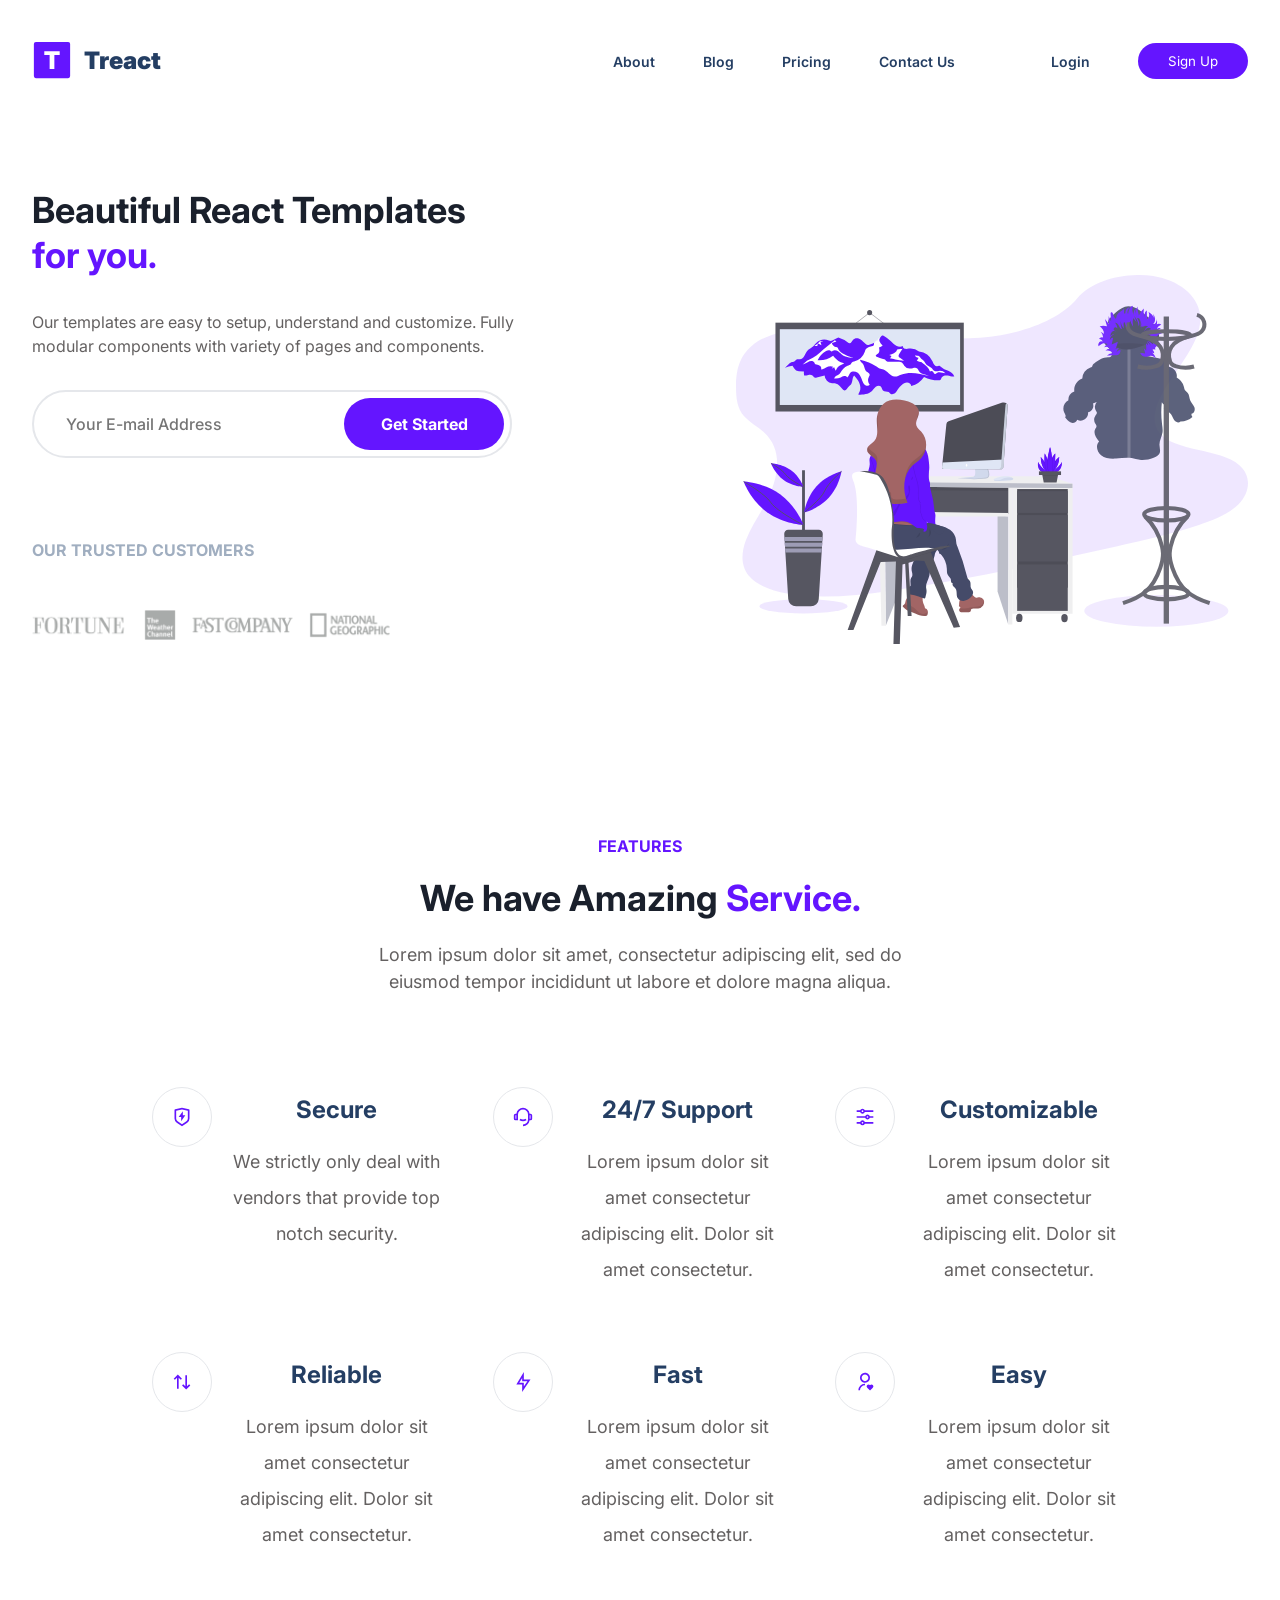
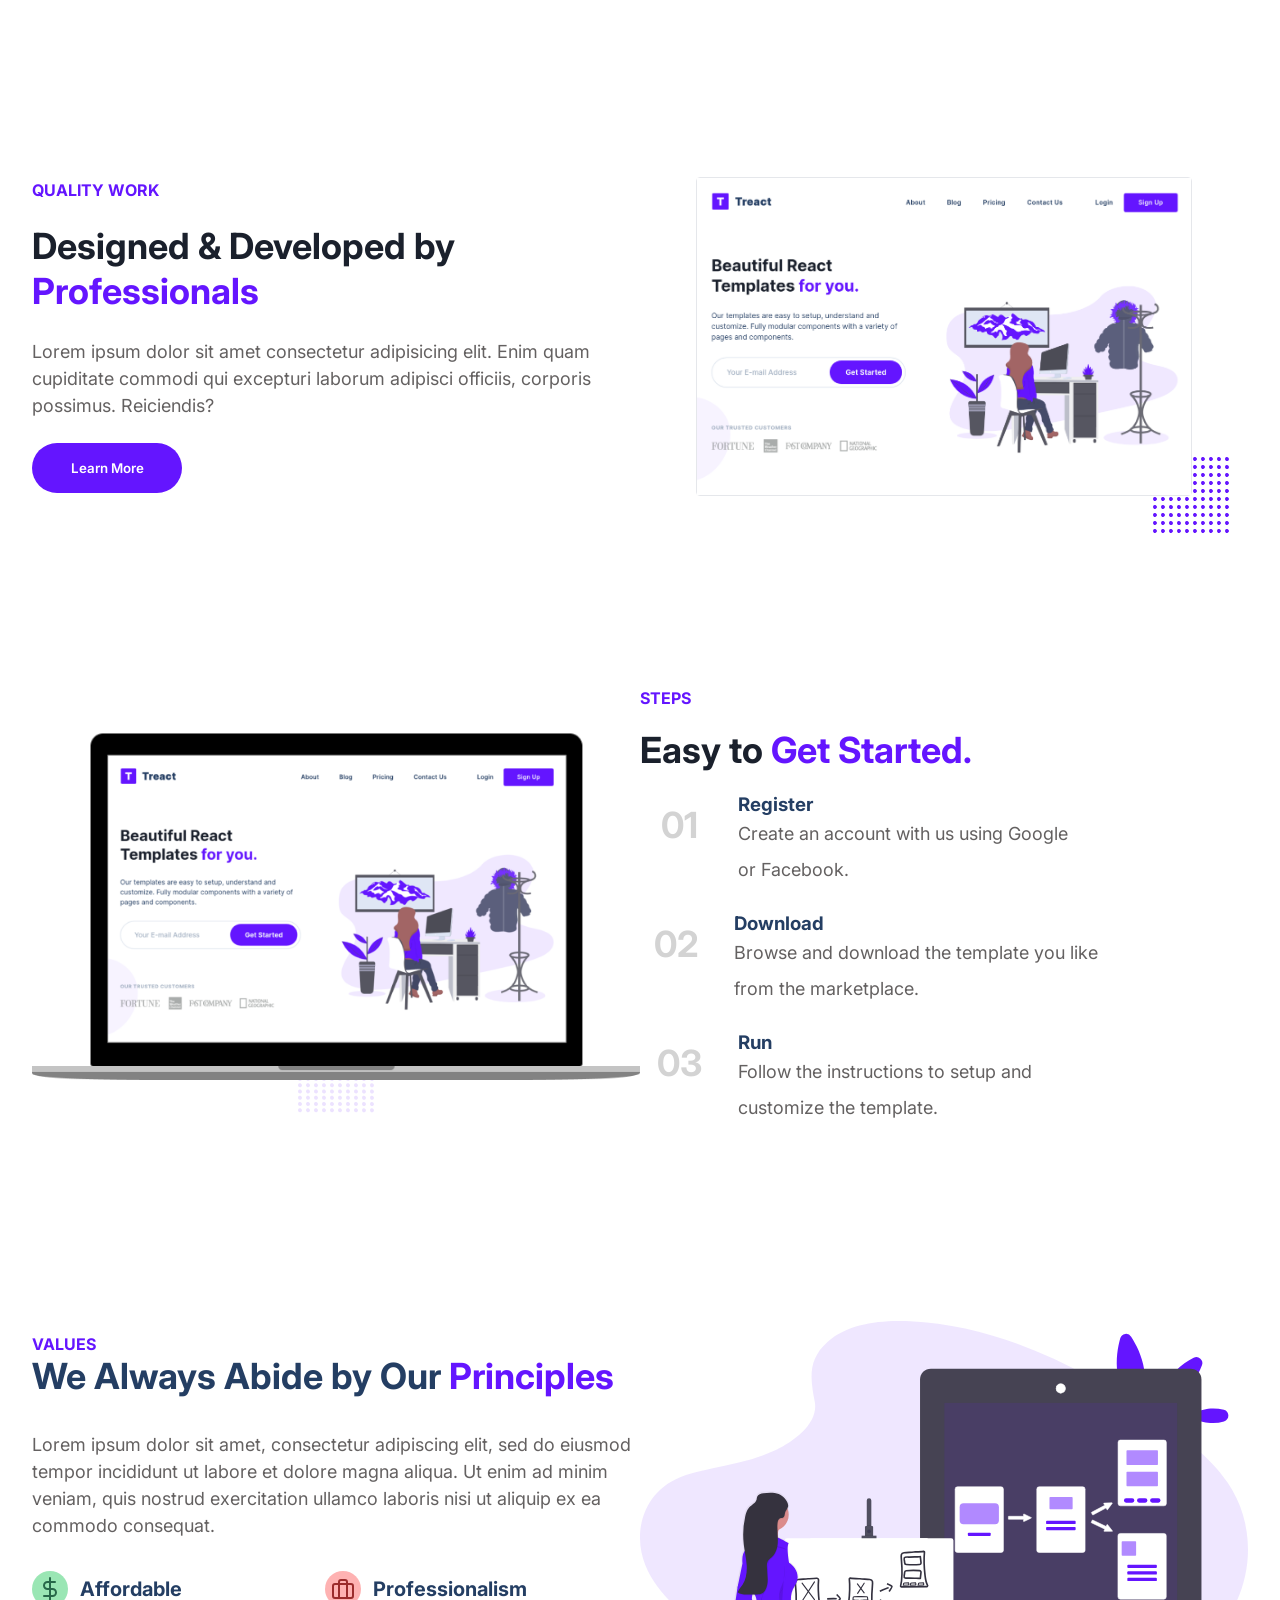
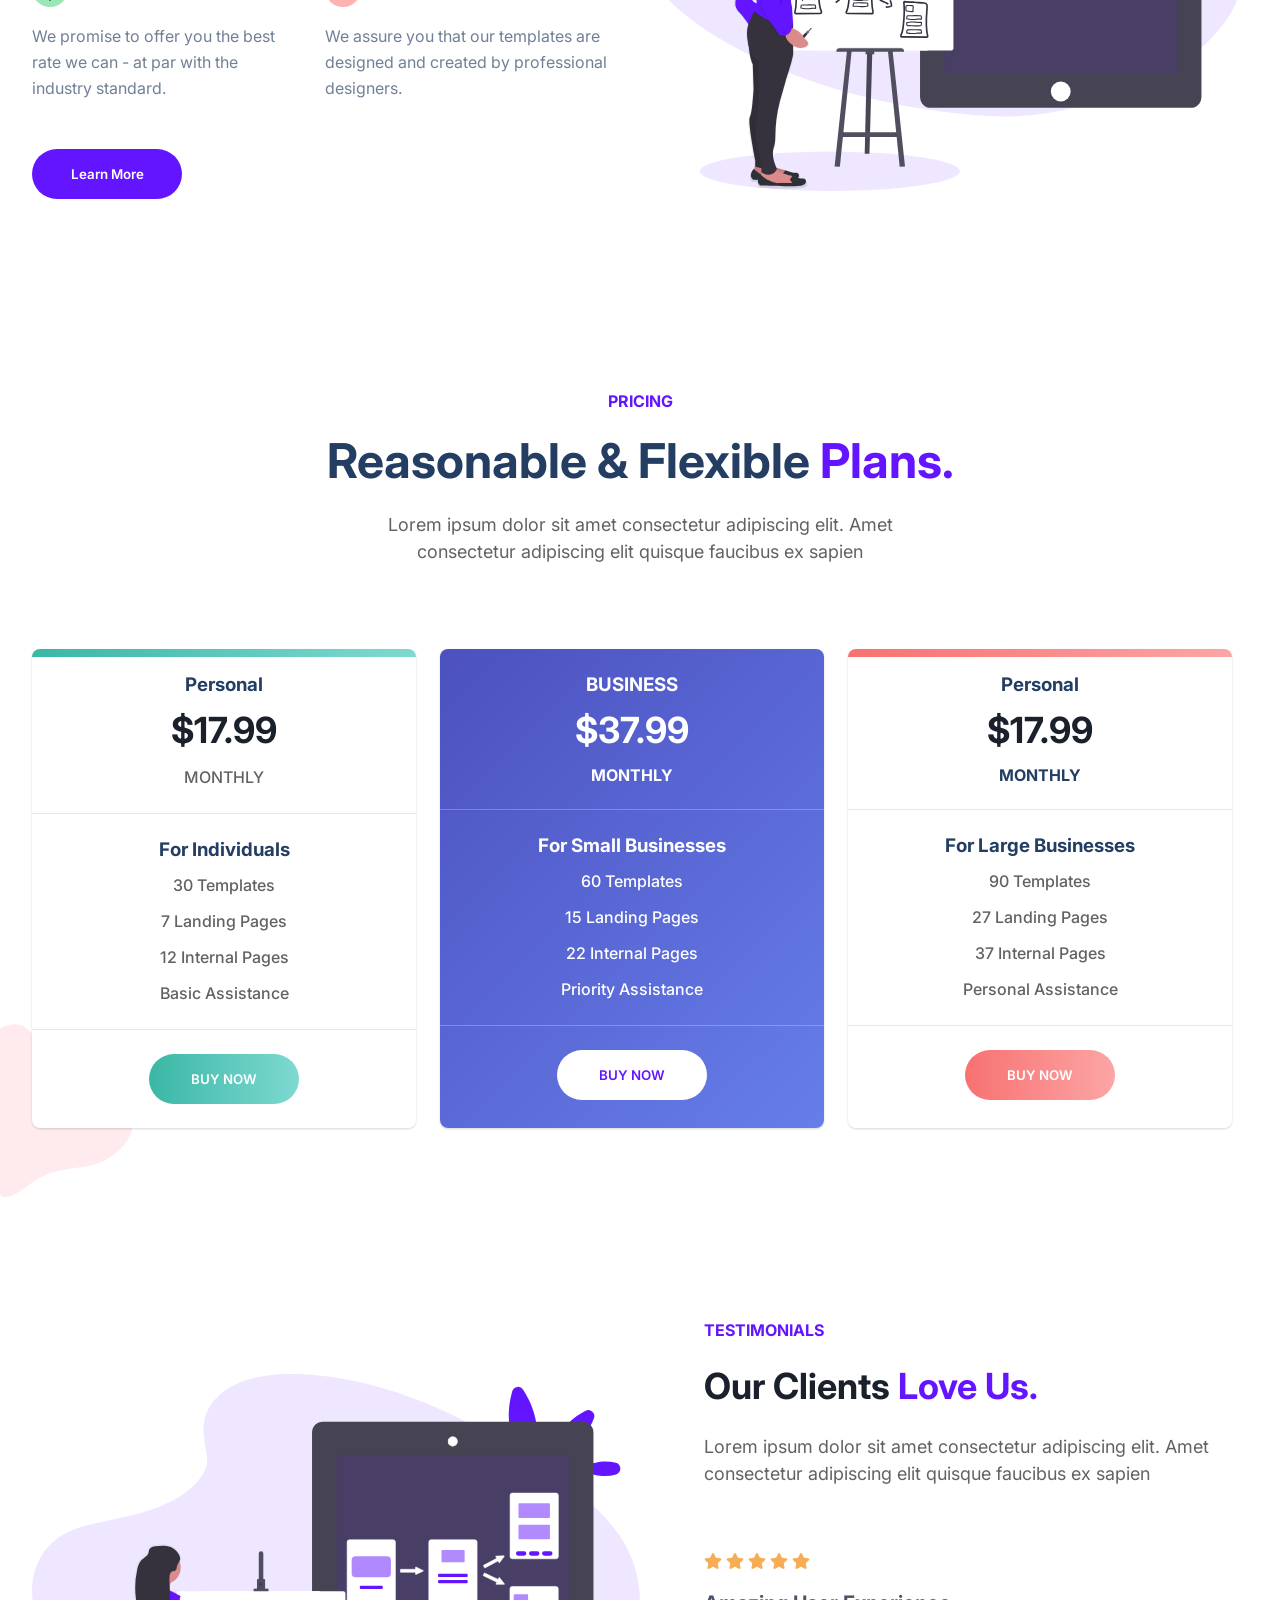
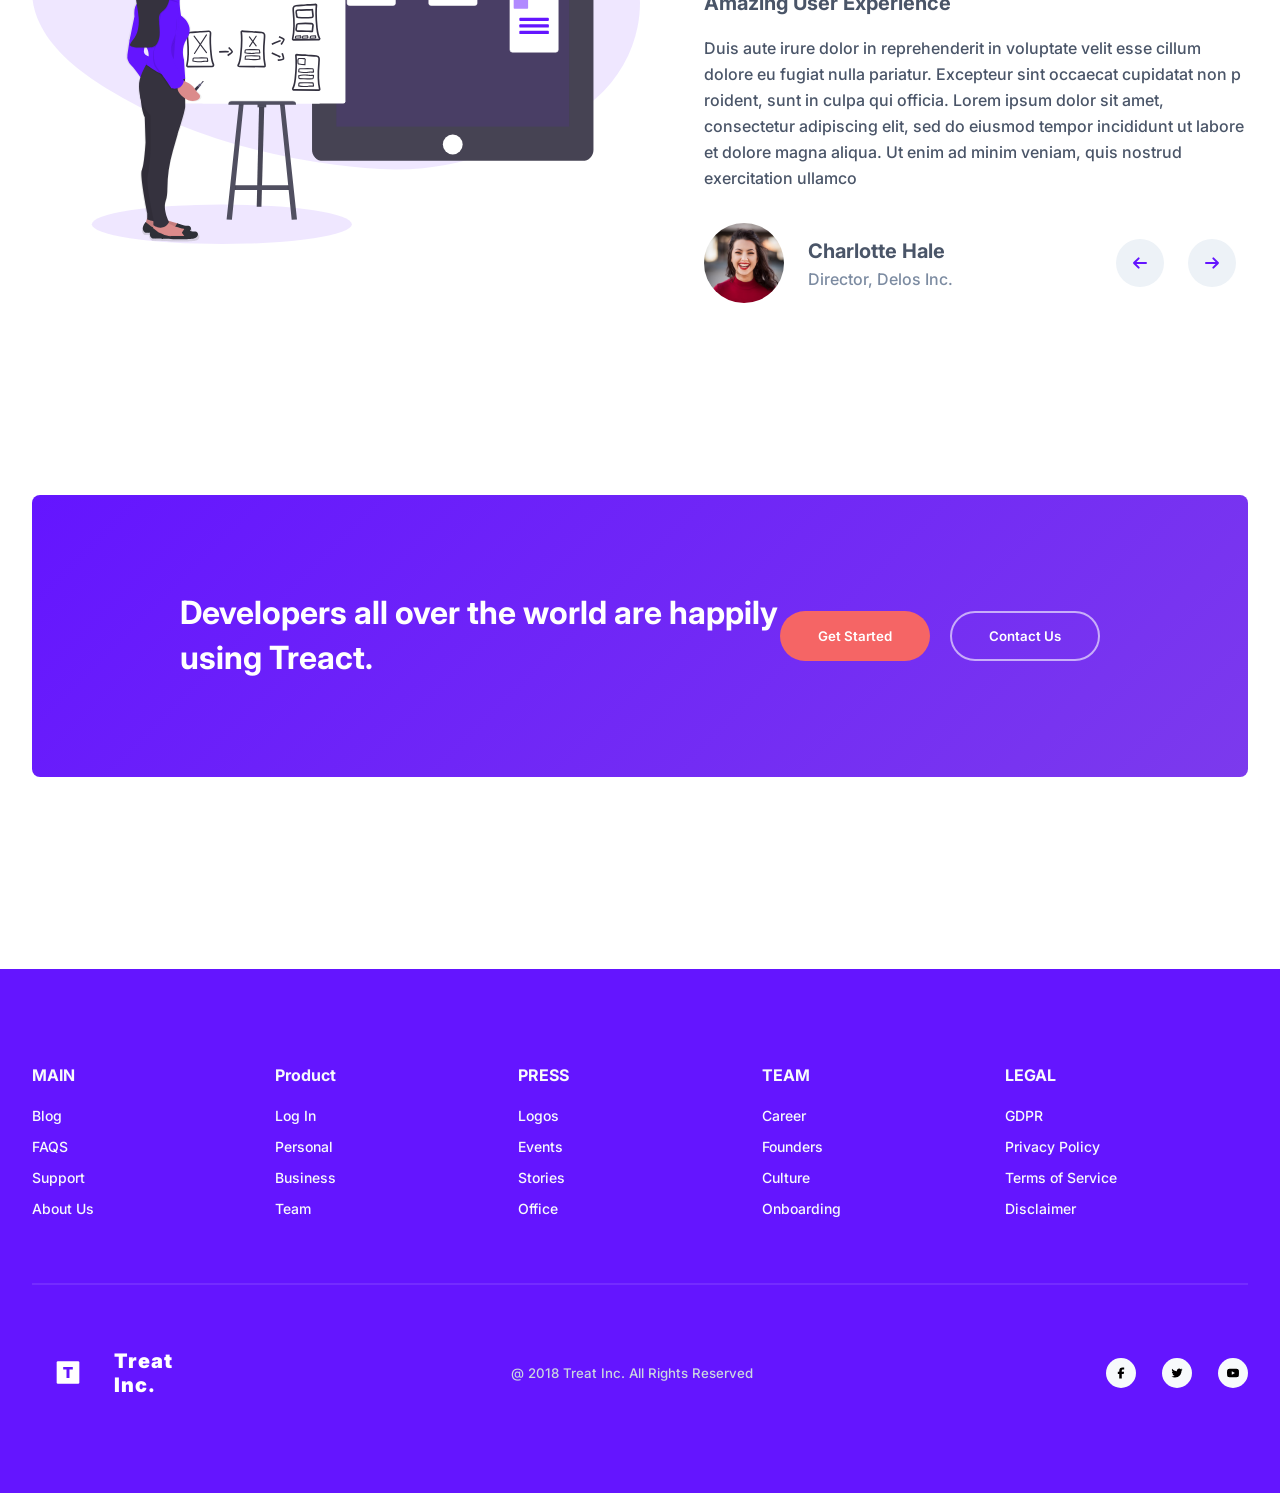
==== commit c05005fa: "Finished edits from mentor review" ====
--- a/index.html
+++ b/index.html
@@ -21,7 +21,7 @@
         <div class="row nav__row">
           <div class="nav__logo">
             <img
-              src="/TreactFinalProject/assets/navLogo.svg"
+              src="./assets/navLogo.svg"
               alt="TreactLogo"
             />
             <div class = "nav__logo__title">
@@ -105,11 +105,11 @@
               </form>
               <div class="trusted__customers">
                 <p>OUR TRUSTED CUSTOMERS</p>
-                <img src="assets/customersLogos.png" alt="customersLogos" />
+                <img src="./assets/customersLogos.png" alt="customersLogos" />
               </div>
             </div>
             <div class="header__image">
-              <img src="assets/headerImage.svg" alt="headerImage" />
+              <img src="./assets/headerImage.svg" alt="headerImage" />
             </div>
           </div>
         </div>
--- a/style.css
+++ b/style.css
@@ -48,6 +48,10 @@
 
 h1 {
     font-size: 48px;
+}
+
+img {
+    width: 100%;
 }
 
 p {
@@ -335,6 +339,7 @@
     display: flex;
     flex-direction: column;
     align-items: center;
+    text-align: center;
     gap: 20px;
 }
 
@@ -1298,8 +1303,10 @@
         line-height:1.5;
     }
 
+
+
     .email__form button{
-        width: 480px;
+        width: 100%;
         padding: 16px 0;
         margin: 16px 0;
         margin-bottom: 0px;
@@ -1324,6 +1331,10 @@
         margin-top: 16px;
     }
 
+    .feature__description {
+    margin-left: 0px;
+}
+
     /* pricing section */
 
     .price__description {
